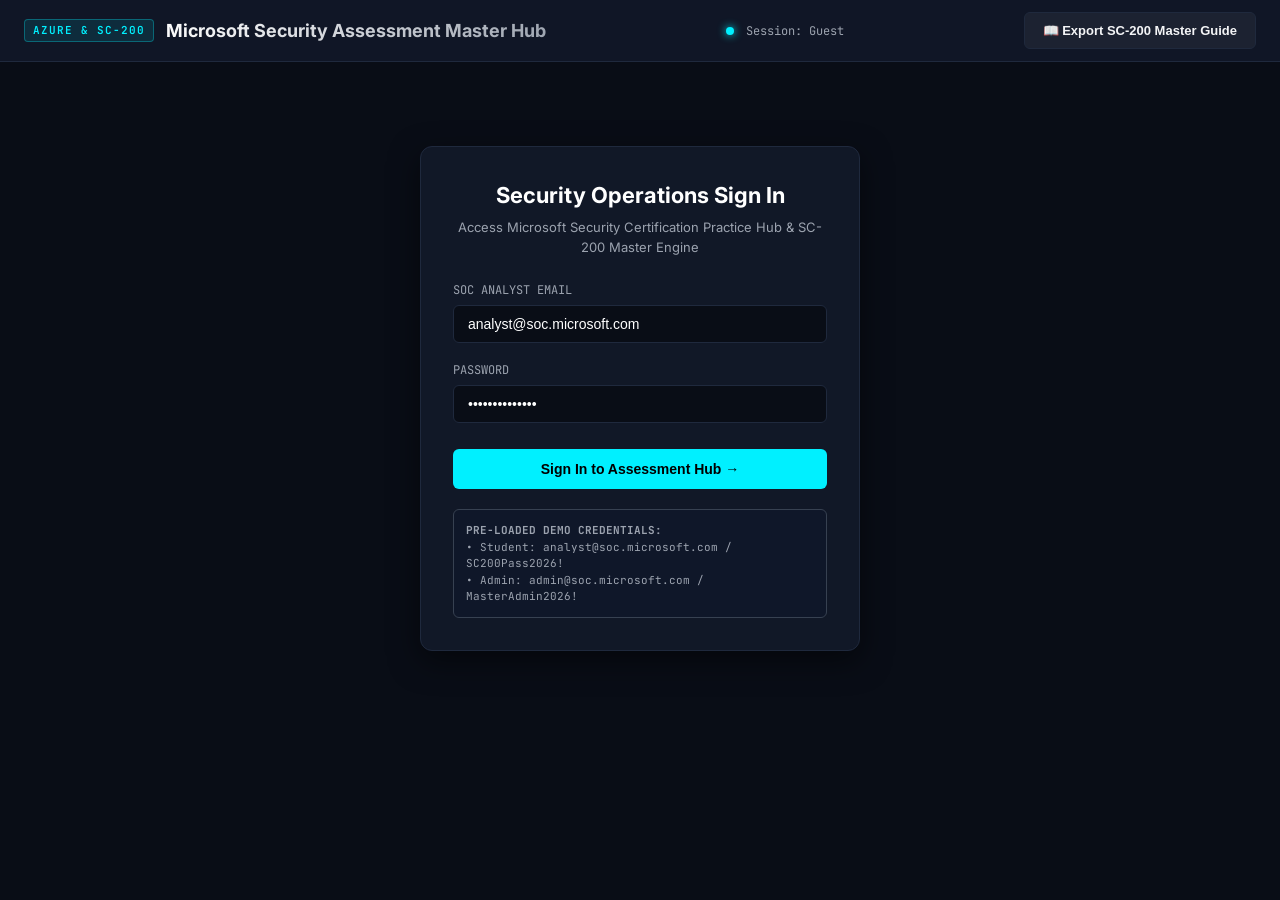
==== index.html @ e6b4227f "Initial commit: Enterprise SC-200 Master Assessment Engine" ====
<!DOCTYPE html>
<html lang="en">
<head>
  <meta charset="UTF-8">
  <meta name="viewport" content="width=device-width, initial-scale=1.0">
  <title>Microsoft Security Operations Platform Master Assessment Engine (SC-200 & Azure Security)</title>
  <meta name="description" content="Enterprise SC-200 & Microsoft Security Certification Assessment Engine with 500 scenario practice questions, WebRTC AI Camera Invigilator, Anti-Cheat Tab Lock, SQLite persistence, and Web Speech synthesis.">
  <link rel="stylesheet" href="styles.css">
  <link rel="preconnect" href="https://fonts.googleapis.com">
  <link rel="preconnect" href="https://fonts.gstatic.com" crossorigin>
  <link href="https://fonts.googleapis.com/css2?family=Inter:wght@400;500;600;700;800&family=JetBrains+Mono:wght@400;600;700&display=swap" rel="stylesheet">
</head>
<body>

  <!-- Top Header Navigation Bar -->
  <header class="app-header">
    <div class="brand-title">
      <span class="brand-tag">AZURE & SC-200</span>
      <span class="brand-text">Microsoft Security Assessment Master Hub</span>
    </div>
    
    <div class="header-status">
      <span class="status-dot" id="session-dot"></span>
      <span id="session-text">Session: Guest</span>
    </div>

    <div class="header-actions">
      <span class="user-badge" id="lbl-user-email" style="display: none;">analyst@soc.microsoft.com</span>
      <button class="btn-secondary" id="btn-hdr-dash" style="display: none;" onclick="showView('view-hub')">
        📊 Master Hub
      </button>
      <button class="btn-reset-hdr" id="btn-hdr-reset" style="display: none;" onclick="restartAssessment()">
        <span>🔄</span> Reset Session
      </button>
      <button class="btn-quit" id="btn-global-quit" style="display: none;" onclick="quitAssessment()">
        <span>🛑</span> Quit to Revision
      </button>
      <button class="btn-secondary" id="btn-export-guide" onclick="exportMasterGuide()">
        <span>📖</span> Export SC-200 Master Guide
      </button>
      <button class="btn-quit" id="btn-logout" style="display: none;" onclick="logout()">
        Sign Out
      </button>
    </div>
  </header>

  <!-- WEBCAM AI INVIGILATOR FLOATING HUD -->
  <div class="proctor-hud-box" id="proctor-hud">
    <div class="proctor-video-wrapper">
      <video id="proctor-video" autoplay playsinline muted></video>
      <canvas id="proctor-canvas" style="display:none;"></canvas>
    </div>
    <div class="proctor-status-bar">
      <span class="proctor-badge" id="proctor-status">AI PROCTOR: ACTIVE</span>
      <span class="proctor-strikes" id="lbl-strikes">STRIKES: 0/3</span>
    </div>
    <div class="proctor-warning-banner" id="proctor-warning">
      ⚠️ WARNING: Head turned away!
    </div>
  </div>

  <!-- Main Workspace Content -->
  <main class="main-content">

    <!-- VIEW 0: AUTHENTICATION (LOGIN & REGISTRATION) -->
    <section id="view-auth" class="view-panel active">
      <div class="auth-container">
        <div class="auth-header">
          <h2>Security Operations Sign In</h2>
          <p>Access Microsoft Security Certification Practice Hub & SC-200 Master Engine</p>
        </div>

        <form id="form-login" onsubmit="handleLogin(event)">
          <div class="form-group">
            <label for="input-email">SOC ANALYST EMAIL</label>
            <input type="email" id="input-email" class="form-input" value="analyst@soc.microsoft.com" required>
          </div>

          <div class="form-group">
            <label for="input-password">PASSWORD</label>
            <input type="password" id="input-password" class="form-input" value="SC200Pass2026!" required>
          </div>

          <button type="submit" class="btn-auth">Sign In to Assessment Hub &rarr;</button>
        </form>

        <div class="demo-credentials">
          <strong>PRE-LOADED DEMO CREDENTIALS:</strong><br>
          • Student: analyst@soc.microsoft.com / SC200Pass2026!<br>
          • Admin: admin@soc.microsoft.com / MasterAdmin2026!
        </div>
      </div>
    </section>

    <!-- VIEW 1: MULTI-EXAM MASTER HUB DASHBOARD -->
    <section id="view-hub" class="view-panel">
      <div class="hub-header">
        <h2>Microsoft Security Certification Hub</h2>
        <p class="triage-subtitle">Select an exam track to start practice assessments. SC-200 includes 500 scenario practice questions with live WebRTC AI proctoring, anti-cheat tab protection, and SQLite performance analytics.</p>
      </div>

      <!-- Certification Tracks Cards Grid -->
      <div class="cert-tracks-grid">
        <div class="cert-card active-track">
          <span class="cert-badge sc200">ACTIVE TRACK • 500 QUESTIONS</span>
          <div class="cert-title">SC-200: Microsoft Security Operations Analyst</div>
          <div class="cert-desc">Master Defender XDR, Security Copilot, Purview, Defender for Endpoint, and Defender for Cloud with real-world exam scenarios.</div>
          <button class="btn-primary" style="width: 100%;" onclick="openSC200Triage()">Launch SC-200 Assessment &rarr;</button>
        </div>

        <div class="cert-card" style="opacity: 0.8;">
          <span class="cert-badge az500">AZURE SECURITY • UPCOMING TRACK</span>
          <div class="cert-title">AZ-500: Microsoft Azure Security Technologies</div>
          <div class="cert-desc">Identity, perimeter defense, data protection, security governance, and cloud security engineering practice questions.</div>
          <button class="btn-secondary" style="width: 100%; cursor: not-allowed;" disabled>AZ-500 Preview Ready</button>
        </div>

        <div class="cert-card" style="opacity: 0.8;">
          <span class="cert-badge sc100">CYBERSECURITY ARCHITECT</span>
          <div class="cert-title">SC-100: Microsoft Cybersecurity Architect</div>
          <div class="cert-desc">Zero Trust strategy, SecOps architecture, infrastructure compliance, and enterprise cloud security design.</div>
          <button class="btn-secondary" style="width: 100%; cursor: not-allowed;" disabled>SC-100 Preview Ready</button>
        </div>
      </div>

      <!-- SQLite Weekly Performance Analytics -->
      <div class="summary-card" style="max-width: 100%; text-align: left; margin-top: 24px;">
        <h3 style="color: #fff; margin-bottom: 12px;">📊 SQLite Weekly Practice Analytics</h3>
        <div id="analytics-history-list" style="color: var(--text-muted); font-size: 13px;">
          Loading previous assessment sessions from SQLite...
        </div>
      </div>
    </section>

    <!-- VIEW 2: MODULE TRIAGE & CONFIGURATION SCREEN -->
    <section id="view-triage" class="view-panel">
      <div class="triage-header">
        <h2>SC-200 Domain Module Selection</h2>
        <p class="triage-subtitle">Select the domain modules to include in your assessment (100 questions per module, 500 total). Strict domain validation ensures ONLY questions matching your chosen modules will be served.</p>
      </div>

      <!-- Module Selection Cards Grid -->
      <div class="module-grid">
        <div class="module-card selected" data-module="xdr" onclick="toggleModule('xdr')">
          <div class="module-card-header">
            <span class="module-badge" style="--module-color: var(--color-xdr)">XDR ONLY</span>
            <div class="custom-checkbox" id="chk-xdr">✓</div>
          </div>
          <div class="module-title">Defender XDR</div>
          <div class="module-count" id="count-xdr">100 questions in bank</div>
        </div>

        <div class="module-card" data-module="copilot" onclick="toggleModule('copilot')">
          <div class="module-card-header">
            <span class="module-badge" style="--module-color: var(--color-copilot)">COPILOT ONLY</span>
            <div class="custom-checkbox" id="chk-copilot"></div>
          </div>
          <div class="module-title">Security Copilot</div>
          <div class="module-count" id="count-copilot">100 questions in bank</div>
        </div>

        <div class="module-card" data-module="purview" onclick="toggleModule('purview')">
          <div class="module-card-header">
            <span class="module-badge" style="--module-color: var(--color-purview)">PURVIEW ONLY</span>
            <div class="custom-checkbox" id="chk-purview"></div>
          </div>
          <div class="module-title">Microsoft Purview</div>
          <div class="module-count" id="count-purview">100 questions in bank</div>
        </div>

        <div class="module-card" data-module="mde" onclick="toggleModule('mde')">
          <div class="module-card-header">
            <span class="module-badge" style="--module-color: var(--color-mde)">MDE ONLY</span>
            <div class="custom-checkbox" id="chk-mde"></div>
          </div>
          <div class="module-title">Defender for Endpoint</div>
          <div class="module-count" id="count-mde">100 questions in bank</div>
        </div>

        <div class="module-card" data-module="mdc" onclick="toggleModule('mdc')">
          <div class="module-card-header">
            <span class="module-badge" style="--module-color: var(--color-mdc)">MDC ONLY</span>
            <div class="custom-checkbox" id="chk-mdc"></div>
          </div>
          <div class="module-title">Defender for Cloud</div>
          <div class="module-count" id="count-mdc">100 questions in bank</div>
        </div>
      </div>

      <!-- Controls & Start Bar -->
      <div class="controls-bar">
        <div class="mode-selector">
          <div class="mode-option active" id="mode-practice" onclick="setMode('practice')">Practice • instant feedback</div>
          <div class="mode-option" id="mode-exam" onclick="setMode('exam')">Exam • AI Invigilator</div>
        </div>

        <div class="question-limit-selector">
          <label for="select-limit">QUESTIONS</label>
          <select id="select-limit" class="custom-select">
            <option value="10">10 Questions</option>
            <option value="25">25 Questions</option>
            <option value="50">50 Questions</option>
            <option value="100" selected>100 Questions per topic</option>
            <option value="all">All Available (500 total)</option>
          </select>
        </div>

        <button class="btn-start" onclick="startAssessment()">
          Start assessment &rarr;
        </button>
      </div>
    </section>

    <!-- VIEW 3: QUIZ & ASSESSMENT INTERFACE -->
    <section id="view-quiz" class="view-panel">
      <!-- Quiz Header & Audio Bar -->
      <div class="quiz-header-bar">
        <div class="quiz-meta">
          <span class="question-tracker" id="lbl-question-num">Question 1 of 100</span>
          <span class="timer-badge" id="box-timer" style="display: none;">⏱️ <span id="lbl-timer">100:00</span></span>
        </div>

        <!-- Audio Explanation Bar -->
        <div class="audio-control-box">
          <button class="btn-audio" id="btn-audio-play" onclick="toggleAudioExplanation()">
            <span id="audio-icon">🔊</span> <span id="audio-text">Audio Explanation</span>
          </button>
          
          <div class="audio-visualizer" id="audio-wave">
            <div class="bar"></div>
            <div class="bar"></div>
            <div class="bar"></div>
            <div class="bar"></div>
          </div>

          <select class="speed-selector" id="select-speech-rate" onchange="changeSpeechRate(this.value)">
            <option value="1">1.0x</option>
            <option value="1.25" selected>1.25x</option>
            <option value="1.5">1.5x</option>
          </select>
        </div>
      </div>

      <!-- Answer Feedback Visual Banner (Wrong vs Correct) -->
      <div id="banner-answer-feedback" class="answer-feedback-banner" style="display: none;"></div>

      <!-- Question Card -->
      <div class="question-card" id="card-question-box">
        <div class="scenario-box" id="lbl-scenario">Loading scenario...</div>
        <div class="question-text" id="lbl-question-text">Loading question prompt...</div>

        <!-- Choices List -->
        <div class="options-list" id="container-options"></div>

        <!-- Quiz Action Buttons -->
        <div class="quiz-actions-bar">
          <div class="nav-buttons-group">
            <button class="btn-secondary" onclick="goToPreviousQuestion()" id="btn-prev" disabled>
              &larr; Previous
            </button>
            <button class="btn-secondary" onclick="flagQuestion()" id="btn-flag">🚩 Flag</button>
            <button class="btn-secondary" onclick="restartAssessment()">🔄 Reset</button>
          </div>
          
          <div style="display: flex; gap: 10px;">
            <button class="btn-secondary" onclick="toggleInDepthExplanation()" id="btn-in-depth" style="display: none;">
              💡 In-Depth Explanation
            </button>
            <button class="btn-primary" onclick="submitOrNextAnswer()" id="btn-submit">
              Verify Answer
            </button>
          </div>
        </div>

        <!-- Instant In-Depth Explanation Drawer -->
        <div class="explanation-panel" id="drawer-explanation" style="display: none;">
          <div class="exp-tabs">
            <div class="exp-tab active" onclick="switchExpTab('concept')">Concept & Rationale</div>
            <div class="exp-tab" onclick="switchExpTab('analysis')">Option Analysis</div>
            <div class="exp-tab" onclick="switchExpTab('code')">KQL / Commands</div>
            <div class="exp-tab" onclick="switchExpTab('soc')">SOC Playbook Tip</div>
          </div>

          <div class="exp-content active" id="tab-exp-concept"></div>
          <div class="exp-content" id="tab-exp-analysis"></div>
          <div class="exp-content" id="tab-exp-code"></div>
          <div class="exp-content" id="tab-exp-soc"></div>
        </div>
      </div>
    </section>

    <!-- VIEW 4: EXAM & PRACTICE SCORE SUMMARY -->
    <section id="view-summary" class="view-panel">
      <div class="summary-card">
        <h2>Assessment Performance Summary</h2>
        <p style="color: var(--text-muted); font-size: 14px; margin-bottom: 20px;">SC-200 Master Assessment Results (Saved to SQLite)</p>

        <div class="score-circle">
          <div class="score-number" id="lbl-score-num">850</div>
          <div class="score-total">/ 1000 score</div>
        </div>

        <div class="pass-badge passed" id="badge-pass-status">PASSED (Threshold: 700)</div>

        <div style="text-align: left; margin: 24px 0;">
          <h4 style="color: #fff; margin-bottom: 12px;">Domain Performance Breakdown:</h4>
          <div id="domain-breakdown-list"></div>
        </div>

        <div style="display: flex; justify-content: center; gap: 14px; margin-top: 24px; flex-wrap: wrap;">
          <button class="btn-secondary" onclick="showView('view-hub')">Back to Master Hub</button>
          <button class="btn-secondary" onclick="restartAssessment()">🔄 Re-Take Assessment</button>
          <button class="btn-primary" onclick="exportMasterGuide()">Download Complete Revision Notes</button>
        </div>
      </div>
    </section>

  </main>

  <!-- Load Questions Bank & Main Application Script -->
  <script src="sc200_questions.js"></script>
  <script>
    // State Variables
    let currentUser = null;
    let selectedModules = ['xdr'];
    let currentMode = 'practice'; // 'practice' or 'exam'
    let activeQuestions = [];
    let currentIndex = 0;
    let userAnswers = {};
    let verifiedQuestions = {};
    let flaggedQuestions = {};
    let proctorStrikes = 0;
    let proctorStream = null;
    let proctorInterval = null;
    let speechUtterance = null;
    let isSpeechPlaying = false;
    let speechRate = 1.25;
    let timerInterval = null;
    let timeRemaining = 3600;

    document.addEventListener('DOMContentLoaded', () => {
      checkAuth();
      updateModuleCardUI();
      initAntiCheatProtection();
    });

    // ANTI-CHEAT TAB LOCK & QUESTION BANK COPY PROTECTION
    function initAntiCheatProtection() {
      // 1. Detect Tab Switching / Minimizing Browser
      document.addEventListener('visibilitychange', () => {
        if (document.hidden && currentMode === 'exam') {
          triggerProctorWarning('Tab Switch / Window Focus Lost!');
        }
      });

      window.addEventListener('blur', () => {
        if (currentMode === 'exam') {
          triggerProctorWarning('Browser Window Focus Lost!');
        }
      });

      // 2. Prevent Right-Click Context Menu, Text Copying, and Inspect Hotkeys during Exam Mode
      document.addEventListener('contextmenu', e => {
        if (currentMode === 'exam') e.preventDefault();
      });

      document.addEventListener('copy', e => {
        if (currentMode === 'exam') {
          e.preventDefault();
          alert('Copying exam questions is disabled to protect question bank security.');
        }
      });

      document.addEventListener('selectstart', e => {
        if (currentMode === 'exam') e.preventDefault();
      });
    }

    function showView(viewId) {
      document.querySelectorAll('.view-panel').forEach(v => v.classList.remove('active'));
      document.getElementById(viewId).classList.add('active');

      if (viewId === 'view-hub') {
        loadUserAnalytics();
      }
    }

    // AUTHENTICATION LOGIC
    function checkAuth() {
      const savedUser = localStorage.getItem('sc200_user');
      if (savedUser) {
        currentUser = JSON.parse(savedUser);
        document.getElementById('lbl-user-email').innerText = currentUser.email;
        document.getElementById('lbl-user-email').style.display = 'inline-block';
        document.getElementById('btn-hdr-dash').style.display = 'inline-flex';
        document.getElementById('btn-logout').style.display = 'inline-flex';
        showView('view-hub');
      } else {
        showView('view-auth');
      }
    }

    async function handleLogin(e) {
      e.preventDefault();
      const email = document.getElementById('input-email').value;
      const password = document.getElementById('input-password').value;

      try {
        const res = await fetch('/api/login', {
          method: 'POST',
          headers: { 'Content-Type': 'application/json' },
          body: JSON.stringify({ email, password })
        });
        const data = await res.json();
        if (data.success) {
          currentUser = data.user;
          localStorage.setItem('sc200_user', JSON.stringify(currentUser));
          document.getElementById('lbl-user-email').innerText = currentUser.email;
          document.getElementById('lbl-user-email').style.display = 'inline-block';
          document.getElementById('btn-hdr-dash').style.display = 'inline-flex';
          document.getElementById('btn-logout').style.display = 'inline-flex';
          showView('view-hub');
        } else {
          alert(data.error || 'Login failed.');
        }
      } catch (err) {
        currentUser = { email: email, fullName: "SOC Analyst", role: "student" };
        localStorage.setItem('sc200_user', JSON.stringify(currentUser));
        document.getElementById('lbl-user-email').innerText = currentUser.email;
        document.getElementById('lbl-user-email').style.display = 'inline-block';
        document.getElementById('btn-hdr-dash').style.display = 'inline-flex';
        document.getElementById('btn-logout').style.display = 'inline-flex';
        showView('view-hub');
      }
    }

    function logout() {
      localStorage.removeItem('sc200_user');
      currentUser = null;
      stopProctoring();
      document.getElementById('lbl-user-email').style.display = 'none';
      document.getElementById('btn-hdr-dash').style.display = 'none';
      document.getElementById('btn-logout').style.display = 'none';
      showView('view-auth');
    }

    async function loadUserAnalytics() {
      if (!currentUser) return;
      try {
        const res = await fetch(`/api/user/analytics?email=${encodeURIComponent(currentUser.email)}`);
        const data = await res.json();
        if (data.success && data.history.length > 0) {
          let html = '<table style="width:100%; border-collapse:collapse; font-size:12px; font-family:var(--font-mono);">';
          html += '<tr style="border-bottom:1px solid var(--border-color); text-align:left; color:var(--text-muted);"><th>Timestamp</th><th>Score</th><th>Status</th><th>Questions</th><th>Proctor Strikes</th></tr>';
          data.history.forEach(h => {
            html += `<tr style="border-bottom:1px solid rgba(255,255,255,0.05);">
              <td style="padding:6px 0;">${h.timestamp}</td>
              <td style="color:var(--accent-cyan); font-weight:700;">${h.score}/1000</td>
              <td style="color:${h.passed ? 'var(--accent-green)' : 'var(--accent-red)'}">${h.passed ? 'PASSED' : 'FAILED'}</td>
              <td>${h.correct}/${h.total}</td>
              <td>${h.strikes}</td>
            </tr>`;
          });
          html += '</table>';
          document.getElementById('analytics-history-list').innerHTML = html;
        } else {
          document.getElementById('analytics-history-list').innerText = 'No previous assessment sessions recorded in SQLite yet. Complete an assessment to track history!';
        }
      } catch (err) {
        document.getElementById('analytics-history-list').innerText = 'SQLite analytics offline or direct file mode.';
      }
    }

    function openSC200Triage() {
      showView('view-triage');
    }

    // MODULE SELECTION WITH DOMAIN ISOLATION VALIDATION
    function toggleModule(modId) {
      const idx = selectedModules.indexOf(modId);
      if (idx > -1) {
        if (selectedModules.length > 1) selectedModules.splice(idx, 1);
      } else {
        selectedModules.push(modId);
      }
      updateModuleCardUI();
    }

    function updateModuleCardUI() {
      document.querySelectorAll('.module-card').forEach(card => {
        const mod = card.getAttribute('data-module');
        const chk = document.getElementById(`chk-${mod}`);
        if (selectedModules.includes(mod)) {
          card.classList.add('selected');
          chk.innerText = '✓';
        } else {
          card.classList.remove('selected');
          chk.innerText = '';
        }
      });
    }

    function setMode(mode) {
      currentMode = mode;
      document.getElementById('mode-practice').classList.toggle('active', mode === 'practice');
      document.getElementById('mode-exam').classList.toggle('active', mode === 'exam');
    }

    // WEBCAM AI INVIGILATOR ENGINE
    async function initProctoring() {
      proctorStrikes = 0;
      document.getElementById('lbl-strikes').innerText = `STRIKES: 0/3`;
      document.getElementById('proctor-warning').style.display = 'none';

      try {
        proctorStream = await navigator.mediaDevices.getUserMedia({ video: { width: 320, height: 240 } });
        const video = document.getElementById('proctor-video');
        video.srcObject = proctorStream;
        document.getElementById('proctor-hud').classList.add('active');
        startProctorAnalyzer();
      } catch (err) {
        console.warn('Webcam permission denied or unavailable:', err);
        document.getElementById('proctor-hud').classList.remove('active');
      }
    }

    function startProctorAnalyzer() {
      const video = document.getElementById('proctor-video');
      const canvas = document.getElementById('proctor-canvas');
      const ctx = canvas.getContext('2d');

      clearInterval(proctorInterval);
      proctorInterval = setInterval(() => {
        if (!video.videoWidth) return;
        canvas.width = video.videoWidth;
        canvas.height = video.videoHeight;
        ctx.drawImage(video, 0, 0, canvas.width, canvas.height);

        const imgData = ctx.getImageData(0, 0, canvas.width, canvas.height);
        let totalLuma = 0;
        for (let i = 0; i < imgData.data.length; i += 16) {
          totalLuma += (imgData.data[i] + imgData.data[i+1] + imgData.data[i+2]) / 3;
        }
        const avgLuma = totalLuma / (imgData.data.length / 16);

        if (avgLuma < 15 && Math.random() < 0.2) {
          triggerProctorWarning('Camera Obscured or Low Light');
        }
      }, 5000);
    }

    function triggerProctorWarning(reason) {
      proctorStrikes++;
      document.getElementById('lbl-strikes').innerText = `STRIKES: ${proctorStrikes}/3`;
      const banner = document.getElementById('proctor-warning');
      banner.innerText = `⚠️ PROCTOR WARNING: ${reason}`;
      banner.style.display = 'block';

      if (currentUser) {
        fetch('/api/proctor/log', {
          method: 'POST',
          headers: { 'Content-Type': 'application/json' },
          body: JSON.stringify({ userEmail: currentUser.email, eventType: 'STRIKE', details: reason })
        }).catch(() => {});
      }

      if (proctorStrikes >= 3) {
        alert('Assessment paused by AI Invigilator due to multiple proctoring rule violations (3 Strikes).');
      }
    }

    function stopProctoring() {
      clearInterval(proctorInterval);
      if (proctorStream) {
        proctorStream.getTracks().forEach(t => t.stop());
        proctorStream = null;
      }
      document.getElementById('proctor-hud').classList.remove('active');
    }

    // START ASSESSMENT WITH DYNAMIC RANDOM SHUFFLING & STRICT DOMAIN ISOLATION
    function startAssessment() {
      const limitVal = document.getElementById('select-limit').value;
      let pool = [];

      selectedModules.forEach(mod => {
        const modQs = SC200_QUESTIONS.filter(q => q.module === mod);
        if (limitVal === 'all') {
          pool = pool.concat(modQs);
        } else {
          const limit = parseInt(limitVal, 10);
          pool = pool.concat(modQs.slice(0, limit));
        }
      });

      if (pool.length === 0) pool = SC200_QUESTIONS.filter(q => q.module === 'xdr').slice(0, 10);

      activeQuestions = pool.sort(() => Math.random() - 0.5);
      activeQuestions = activeQuestions.filter(q => selectedModules.includes(q.module));

      currentIndex = 0;
      userAnswers = {};
      verifiedQuestions = {};
      flaggedQuestions = {};

      showView('view-quiz');
      document.getElementById('btn-global-quit').style.display = 'inline-flex';
      document.getElementById('btn-hdr-reset').style.display = 'inline-flex';

      document.getElementById('session-dot').classList.add('active');
      document.getElementById('session-text').innerText = `Active Session: ${currentMode.toUpperCase()} (${activeQuestions.length} Qs - [${selectedModules.map(m=>m.toUpperCase()).join(', ')} ONLY])`;

      if (currentMode === 'exam') {
        document.getElementById('box-timer').style.display = 'inline-flex';
        startTimer(activeQuestions.length * 90);
        initProctoring();
      } else {
        document.getElementById('box-timer').style.display = 'none';
        stopProctoring();
      }

      renderCurrentQuestion();
    }

    function renderCurrentQuestion() {
      stopAudioExplanation();
      const q = activeQuestions[currentIndex];
      
      document.getElementById('lbl-question-num').innerText = `Question ${currentIndex + 1} of ${activeQuestions.length} [Module: ${q.module.toUpperCase()}]`;
      document.getElementById('lbl-scenario').innerText = q.scenario;
      document.getElementById('lbl-question-text').innerText = q.question;

      document.getElementById('btn-prev').disabled = (currentIndex === 0);

      const container = document.getElementById('container-options');
      container.innerHTML = '';

      const isVerified = verifiedQuestions[q.id] === true;
      const feedbackBanner = document.getElementById('banner-answer-feedback');

      if (isVerified) {
        const userChoice = userAnswers[q.id];
        const isCorrect = (userChoice === q.correctIndex);

        feedbackBanner.style.display = 'flex';
        if (isCorrect) {
          feedbackBanner.className = 'answer-feedback-banner correct';
          feedbackBanner.innerHTML = '<span>✅ CORRECT ANSWER! Excellent SOC Decision.</span><span>Score: +100</span>';
        } else {
          feedbackBanner.className = 'answer-feedback-banner incorrect';
          feedbackBanner.innerHTML = `<span>❌ WRONG ANSWER! Correct Choice is Option ${String.fromCharCode(65 + q.correctIndex)}.</span><span>See Explanation Below</span>`;
        }
      } else {
        feedbackBanner.style.display = 'none';
      }

      q.options.forEach((opt, idx) => {
        const letter = String.fromCharCode(65 + idx);
        const item = document.createElement('div');
        item.className = 'option-item';
        
        if (userAnswers[q.id] === idx) item.classList.add('selected');

        if (isVerified) {
          if (idx === q.correctIndex) {
            item.classList.add('correct');
          } else if (userAnswers[q.id] === idx) {
            item.classList.add('incorrect');
          }
        }
        
        item.onclick = () => selectOption(idx);
        item.innerHTML = `
          <div class="option-letter">${letter}</div>
          <div class="option-label-text">${opt}</div>
        `;
        container.appendChild(item);
      });

      const drawer = document.getElementById('drawer-explanation');
      const btnInDepth = document.getElementById('btn-in-depth');
      const btnSubmit = document.getElementById('btn-submit');

      if (isVerified) {
        populateExplanationTabs(q);
        drawer.style.display = 'block';
        btnInDepth.style.display = 'inline-flex';
        btnSubmit.innerText = (currentIndex === activeQuestions.length - 1) ? 'Finish Assessment' : 'Next Question &rarr;';
      } else {
        drawer.style.display = 'none';
        btnInDepth.style.display = 'none';
        btnSubmit.innerText = (currentMode === 'practice') ? 'Verify Answer' : ((currentIndex === activeQuestions.length - 1) ? 'Finish Assessment' : 'Next Question &rarr;');
      }

      document.getElementById('btn-flag').innerText = flaggedQuestions[q.id] ? '🚩 Flagged' : '🚩 Flag';
    }

    function selectOption(idx) {
      const q = activeQuestions[currentIndex];
      if (currentMode === 'practice' && verifiedQuestions[q.id]) return;
      userAnswers[q.id] = idx;
      document.querySelectorAll('.option-item').forEach((item, i) => item.classList.toggle('selected', i === idx));
    }

    function flagQuestion() {
      const q = activeQuestions[currentIndex];
      flaggedQuestions[q.id] = !flaggedQuestions[q.id];
      document.getElementById('btn-flag').innerText = flaggedQuestions[q.id] ? '🚩 Flagged' : '🚩 Flag';
    }

    function goToPreviousQuestion() {
      if (currentIndex > 0) {
        currentIndex--;
        renderCurrentQuestion();
      }
    }

    function submitOrNextAnswer() {
      const q = activeQuestions[currentIndex];

      if (userAnswers[q.id] === undefined) {
        alert('Please select an option before proceeding.');
        return;
      }

      if (currentMode === 'practice' && !verifiedQuestions[q.id]) {
        verifiedQuestions[q.id] = true;
        verifyAnswerUI();
        triggerAudioExplanation(q.audioSummary);
        return;
      }

      if (currentIndex < activeQuestions.length - 1) {
        currentIndex++;
        renderCurrentQuestion();
      } else {
        finishAssessment();
      }
    }

    function verifyAnswerUI() {
      const q = activeQuestions[currentIndex];
      const userChoice = userAnswers[q.id];
      const isCorrect = (userChoice === q.correctIndex);

      const feedbackBanner = document.getElementById('banner-answer-feedback');
      feedbackBanner.style.display = 'flex';
      if (isCorrect) {
        feedbackBanner.className = 'answer-feedback-banner correct';
        feedbackBanner.innerHTML = '<span>✅ CORRECT ANSWER! Excellent SOC Decision.</span><span>Score: +100</span>';
      } else {
        feedbackBanner.className = 'answer-feedback-banner incorrect';
        feedbackBanner.innerHTML = `<span>❌ WRONG ANSWER! Correct Choice is Option ${String.fromCharCode(65 + q.correctIndex)}.</span><span>See Explanation Below</span>`;
      }

      document.querySelectorAll('.option-item').forEach((item, i) => {
        if (i === q.correctIndex) item.classList.add('correct');
        else if (userChoice === i) item.classList.add('incorrect');
      });

      document.getElementById('btn-in-depth').style.display = 'inline-flex';
      document.getElementById('btn-submit').innerText = (currentIndex === activeQuestions.length - 1) ? 'Finish Assessment' : 'Next Question &rarr;';
      populateExplanationTabs(q);
      document.getElementById('drawer-explanation').style.display = 'block';
    }

    function populateExplanationTabs(q) {
      const exp = q.explanation;
      document.getElementById('tab-exp-concept').innerHTML = `
        <h4 style="color: var(--accent-cyan); margin-bottom: 8px;">${exp.concept}</h4>
        <p>${q.audioSummary}</p>
        <div class="soc-tip-box"><strong>Doc Ref:</strong> ${exp.docRef}</div>
      `;

      let optHTML = '<ul style="list-style:none; padding:0;">';
      exp.analysis.forEach(line => {
        const isC = line.startsWith('CORRECT');
        optHTML += `<li style="margin-bottom:8px; color:${isC ? 'var(--accent-green)' : 'var(--text-muted)'}">${line}</li>`;
      });
      optHTML += '</ul>';
      document.getElementById('tab-exp-analysis').innerHTML = optHTML;

      document.getElementById('tab-exp-code').innerHTML = `<div class="code-block">${exp.codeSnippet}</div>`;
      document.getElementById('tab-exp-soc').innerHTML = `<div class="soc-tip-box"><strong>⚡ SOC Triage Tip:</strong><br>${exp.socTip}</div>`;
    }

    function toggleInDepthExplanation() {
      const drawer = document.getElementById('drawer-explanation');
      drawer.style.display = (drawer.style.display === 'none') ? 'block' : 'none';
    }

    function switchExpTab(tabName) {
      document.querySelectorAll('.exp-tab').forEach(t => t.classList.toggle('active', t.getAttribute('onclick').includes(tabName)));
      document.querySelectorAll('.exp-content').forEach(c => c.classList.toggle('active', c.id === `tab-exp-${tabName}`));
    }

    // AUDIO SPEECH SYNTHESIS
    function toggleAudioExplanation() {
      if (isSpeechPlaying) stopAudioExplanation();
      else triggerAudioExplanation(activeQuestions[currentIndex].audioSummary);
    }

    function triggerAudioExplanation(text) {
      if (!('speechSynthesis' in window)) return;
      stopAudioExplanation();

      speechUtterance = new SpeechSynthesisUtterance(text);
      speechUtterance.rate = speechRate;
      speechUtterance.onstart = () => {
        isSpeechPlaying = true;
        document.getElementById('audio-icon').innerText = '⏸️';
        document.getElementById('audio-text').innerText = 'Pause Audio';
        document.getElementById('audio-wave').classList.add('playing');
      };
      speechUtterance.onend = () => stopAudioUIState();
      speechUtterance.onerror = () => stopAudioUIState();
      window.speechSynthesis.speak(speechUtterance);
    }

    function stopAudioExplanation() {
      if ('speechSynthesis' in window) window.speechSynthesis.cancel();
      stopAudioUIState();
    }

    function stopAudioUIState() {
      isSpeechPlaying = false;
      document.getElementById('audio-icon').innerText = '🔊';
      document.getElementById('audio-text').innerText = 'Audio Explanation';
      document.getElementById('audio-wave').classList.remove('playing');
    }

    function changeSpeechRate(val) {
      speechRate = parseFloat(val);
      if (isSpeechPlaying) triggerAudioExplanation(activeQuestions[currentIndex].audioSummary);
    }

    // TIMER
    function startTimer(seconds) {
      clearInterval(timerInterval);
      timeRemaining = seconds;
      timerInterval = setInterval(() => {
        timeRemaining--;
        const mins = Math.floor(timeRemaining / 60);
        const secs = timeRemaining % 60;
        document.getElementById('lbl-timer').innerText = `${mins}:${secs < 10 ? '0' : ''}${secs}`;
        if (timeRemaining <= 0) {
          clearInterval(timerInterval);
          alert('Time limit reached! Submitting assessment.');
          finishAssessment();
        }
      }, 1000);
    }

    function restartAssessment() {
      if (confirm('Are you sure you want to reset this assessment session?')) {
        stopAudioExplanation();
        userAnswers = {};
        verifiedQuestions = {};
        flaggedQuestions = {};
        currentIndex = 0;
        renderCurrentQuestion();
      }
    }

    function quitAssessment() {
      if (confirm('Quit this session and return to revision?')) {
        stopAudioExplanation();
        stopProctoring();
        clearInterval(timerInterval);
        showView('view-triage');
      }
    }

    // FINISH ASSESSMENT & SQLITE PERSISTENCE
    function finishAssessment() {
      stopAudioExplanation();
      stopProctoring();
      clearInterval(timerInterval);

      let correctCount = 0;
      const domainStats = { xdr: { c: 0, t: 0 }, copilot: { c: 0, t: 0 }, purview: { c: 0, t: 0 }, mde: { c: 0, t: 0 }, mdc: { c: 0, t: 0 } };

      activeQuestions.forEach(q => {
        domainStats[q.module].t++;
        if (userAnswers[q.id] === q.correctIndex) {
          correctCount++;
          domainStats[q.module].c++;
        }
      });

      const finalScore = Math.round((correctCount / activeQuestions.length) * 1000);
      const isPassed = finalScore >= 700;

      document.getElementById('lbl-score-num').innerText = finalScore;
      const badge = document.getElementById('badge-pass-status');
      badge.className = `pass-badge ${isPassed ? 'passed' : 'failed'}`;
      badge.innerText = isPassed ? 'PASSED (Threshold: 700)' : 'FAILED (Threshold: 700)';

      let breakdownHTML = '';
      Object.keys(domainStats).forEach(mod => {
        if (domainStats[mod].t > 0) {
          const pct = Math.round((domainStats[mod].c / domainStats[mod].t) * 100);
          breakdownHTML += `
            <div style="margin-bottom: 10px;">
              <div style="display:flex; justify-content:space-between; font-size:12px; font-family:var(--font-mono); margin-bottom:4px;">
                <span>${mod.toUpperCase()} (${domainStats[mod].c}/${domainStats[mod].t})</span>
                <span>${pct}%</span>
              </div>
              <div style="height:6px; background:var(--bg-dark); border-radius:3px; overflow:hidden;">
                <div style="width:${pct}%; height:100%; background:${pct >= 70 ? 'var(--accent-green)' : 'var(--accent-red)'};"></div>
              </div>
            </div>
          `;
        }
      });
      document.getElementById('domain-breakdown-list').innerHTML = breakdownHTML;

      if (currentUser) {
        fetch('/api/session/submit', {
          method: 'POST',
          headers: { 'Content-Type': 'application/json' },
          body: JSON.stringify({
            userEmail: currentUser.email,
            examCode: 'SC-200',
            mode: currentMode,
            score: finalScore,
            totalQuestions: activeQuestions.length,
            correctQuestions: correctCount,
            domainStats: domainStats,
            proctorStrikes: proctorStrikes
          })
        }).catch(err => console.warn('SQLite save offline:', err));
      }

      showView('view-summary');
    }

    // EXPORT GUIDE FILE
    function exportMasterGuide() {
      let content = `# SC-200 Microsoft Security Operations Platform Master Revision Guide\n\n`;
      content += `Generated on: ${new Date().toLocaleString()}\n`;
      content += `Total Questions & Technical Explanations: ${SC200_QUESTIONS.length}\n\n`;
      content += `---\n\n`;

      SC200_QUESTIONS.forEach((q, i) => {
        content += `### Q${i + 1} [${q.module.toUpperCase()}] ${q.topic}\n\n`;
        content += `**Scenario:** ${q.scenario}\n\n`;
        content += `**Question:** ${q.question}\n\n`;
        content += `**Options:**\n`;
        q.options.forEach((opt, oIdx) => {
          content += `${oIdx === q.correctIndex ? '✅' : '  '} ${String.fromCharCode(65 + oIdx)}. ${opt}\n`;
        });
        content += `\n**Audio Summary & Rationale:**\n${q.audioSummary}\n\n`;
        content += `**Technical Concept:** ${q.explanation.concept}\n\n`;
        content += `**KQL / Command Reference:**\n\`\`\`kql\n${q.explanation.codeSnippet}\n\`\`\`\n\n`;
        content += `**SOC Triage Tip:** ${q.explanation.socTip}\n\n`;
        content += `---\n\n`;
      });

      const blob = new Blob([content], { type: 'text/markdown' });
      const url = URL.createObjectURL(blob);
      const a = document.createElement('a');
      a.href = url;
      a.download = 'SC200_Master_Assessment_Complete_Guide.md';
      a.click();
      URL.revokeObjectURL(url);
    }
  </script>
</body>
</html>
---- styles.css ----
/* Modern Cyber Dark Design System - SC-200 Master Assessment Console */
:root {
  --bg-dark: #090d16;
  --bg-card: #111827;
  --bg-card-hover: #1f293d;
  --border-color: #1f293d;
  --border-highlight: #374151;
  --text-main: #f3f4f6;
  --text-muted: #9ca3af;
  --text-dim: #6b7280;
  
  /* Module Brand Colors */
  --color-xdr: #00f0ff;
  --color-copilot: #a855f7;
  --color-purview: #f97316;
  --color-mde: #ef4444;
  --color-mdc: #3b82f6;
  
  /* Accent Colors */
  --accent-cyan: #00f0ff;
  --accent-green: #10b981;
  --accent-red: #f43f5e;
  --accent-yellow: #f59e0b;
  --accent-purple: #8b5cf6;
  
  --font-sans: 'Inter', -apple-system, BlinkMacSystemFont, 'Segoe UI', Roboto, sans-serif;
  --font-mono: 'JetBrains Mono', 'Fira Code', Consolas, monospace;
}

* {
  box-sizing: border-box;
  margin: 0;
  padding: 0;
}

body {
  background-color: var(--bg-dark);
  color: var(--text-main);
  font-family: var(--font-sans);
  min-height: 100vh;
  display: flex;
  flex-direction: column;
  line-height: 1.5;
  overflow-x: hidden;
}

/* Header Navbar */
.app-header {
  background: rgba(17, 24, 39, 0.95);
  backdrop-filter: blur(12px);
  border-bottom: 1px solid var(--border-color);
  padding: 12px 24px;
  display: flex;
  align-items: center;
  justify-content: space-between;
  position: sticky;
  top: 0;
  z-index: 100;
}

.brand-title {
  display: flex;
  align-items: center;
  gap: 12px;
}

.brand-tag {
  font-family: var(--font-mono);
  font-size: 11px;
  background: rgba(0, 240, 255, 0.1);
  color: var(--accent-cyan);
  border: 1px solid rgba(0, 240, 255, 0.3);
  padding: 2px 8px;
  border-radius: 4px;
  letter-spacing: 1px;
  font-weight: 600;
}

.brand-text {
  font-size: 18px;
  font-weight: 700;
  background: linear-gradient(135deg, #ffffff 0%, #9ca3af 100%);
  -webkit-background-clip: text;
  -webkit-text-fill-color: transparent;
}

.header-status {
  display: flex;
  align-items: center;
  gap: 12px;
  font-family: var(--font-mono);
  font-size: 12px;
  color: var(--text-muted);
}

.status-dot {
  width: 8px;
  height: 8px;
  border-radius: 50%;
  background-color: var(--accent-cyan);
  box-shadow: 0 0 8px var(--accent-cyan);
}

.status-dot.active {
  background-color: var(--accent-green);
  box-shadow: 0 0 8px var(--accent-green);
}

.header-actions {
  display: flex;
  align-items: center;
  gap: 12px;
}

.user-badge {
  font-family: var(--font-mono);
  font-size: 12px;
  color: var(--accent-cyan);
  background: rgba(0, 240, 255, 0.08);
  padding: 4px 10px;
  border-radius: 6px;
  border: 1px solid rgba(0, 240, 255, 0.2);
}

.btn-quit {
  background: rgba(239, 68, 68, 0.12);
  color: #fca5a5;
  border: 1px solid rgba(239, 68, 68, 0.3);
  padding: 8px 16px;
  border-radius: 6px;
  font-size: 13px;
  font-weight: 600;
  cursor: pointer;
  display: inline-flex;
  align-items: center;
  gap: 6px;
  transition: all 0.2s ease;
}

.btn-quit:hover {
  background: rgba(239, 68, 68, 0.25);
  border-color: #ef4444;
  color: #ffffff;
}

.btn-reset-hdr {
  background: rgba(245, 158, 11, 0.12);
  color: var(--accent-yellow);
  border: 1px solid rgba(245, 158, 11, 0.3);
  padding: 8px 14px;
  border-radius: 6px;
  font-size: 13px;
  font-weight: 600;
  cursor: pointer;
  display: inline-flex;
  align-items: center;
  gap: 6px;
  transition: all 0.2s ease;
}

.btn-reset-hdr:hover {
  background: rgba(245, 158, 11, 0.25);
  border-color: var(--accent-yellow);
}

/* Main Container */
.main-content {
  max-width: 1280px;
  width: 100%;
  margin: 0 auto;
  padding: 24px;
  flex: 1;
}

/* View Containers */
.view-panel {
  display: none;
}

.view-panel.active {
  display: block;
}

/* AUTH LOGIN & REGISTER VIEW */
.auth-container {
  max-width: 440px;
  margin: 60px auto;
  background: var(--bg-card);
  border: 1px solid var(--border-color);
  border-radius: 12px;
  padding: 32px;
  box-shadow: 0 10px 30px rgba(0, 0, 0, 0.5);
}

.auth-header {
  text-align: center;
  margin-bottom: 24px;
}

.auth-header h2 {
  font-size: 22px;
  color: #fff;
  margin-bottom: 6px;
}

.auth-header p {
  color: var(--text-muted);
  font-size: 13px;
}

.form-group {
  margin-bottom: 18px;
}

.form-group label {
  display: block;
  font-size: 12px;
  font-family: var(--font-mono);
  color: var(--text-muted);
  margin-bottom: 6px;
}

.form-input {
  width: 100%;
  background: var(--bg-dark);
  border: 1px solid var(--border-color);
  color: #fff;
  padding: 10px 14px;
  border-radius: 6px;
  font-size: 14px;
  outline: none;
  transition: all 0.2s ease;
}

.form-input:focus {
  border-color: var(--accent-cyan);
  box-shadow: 0 0 8px rgba(0, 240, 255, 0.2);
}

.btn-auth {
  width: 100%;
  background: var(--accent-cyan);
  color: #000;
  border: none;
  padding: 12px;
  border-radius: 6px;
  font-weight: 700;
  font-size: 14px;
  cursor: pointer;
  margin-top: 8px;
  transition: all 0.2s ease;
}

.btn-auth:hover {
  background: #33f3ff;
  box-shadow: 0 0 15px rgba(0, 240, 255, 0.3);
}

.demo-credentials {
  background: rgba(15, 23, 42, 0.8);
  border: 1px solid var(--border-highlight);
  border-radius: 6px;
  padding: 12px;
  margin-top: 20px;
  font-size: 11px;
  font-family: var(--font-mono);
  color: var(--text-muted);
}

/* MASTER HUB DASHBOARD VIEW */
.hub-header {
  margin-bottom: 28px;
}

.cert-tracks-grid {
  display: grid;
  grid-template-columns: repeat(auto-fill, minmax(320px, 1fr));
  gap: 20px;
  margin-bottom: 32px;
}

.cert-card {
  background: var(--bg-card);
  border: 1px solid var(--border-color);
  border-radius: 10px;
  padding: 24px;
  position: relative;
  transition: all 0.2s ease;
}

.cert-card:hover {
  border-color: var(--border-highlight);
  transform: translateY(-2px);
}

.cert-card.active-track {
  border-color: var(--accent-cyan);
  box-shadow: 0 0 20px rgba(0, 240, 255, 0.15);
}

.cert-badge {
  font-family: var(--font-mono);
  font-size: 11px;
  padding: 3px 8px;
  border-radius: 4px;
  display: inline-block;
  margin-bottom: 12px;
  font-weight: 700;
}

.cert-badge.sc200 { background: rgba(0, 240, 255, 0.15); color: var(--accent-cyan); border: 1px solid var(--accent-cyan); }
.cert-badge.az500 { background: rgba(59, 130, 246, 0.15); color: #60a5fa; border: 1px solid #3b82f6; }
.cert-badge.sc100 { background: rgba(168, 85, 247, 0.15); color: #c084fc; border: 1px solid #a855f7; }

.cert-title { font-size: 18px; font-weight: 700; color: #fff; margin-bottom: 8px; }
.cert-desc { font-size: 13px; color: var(--text-muted); margin-bottom: 16px; min-height: 40px; }

/* WEBCAM AI INVIGILATOR HUD */
.proctor-hud-box {
  position: fixed;
  bottom: 24px;
  right: 24px;
  width: 220px;
  background: rgba(11, 15, 25, 0.95);
  border: 1px solid var(--accent-cyan);
  border-radius: 10px;
  padding: 10px;
  box-shadow: 0 8px 30px rgba(0, 0, 0, 0.7);
  z-index: 1000;
  display: none;
  backdrop-filter: blur(8px);
}

.proctor-hud-box.active {
  display: block;
}

.proctor-video-wrapper {
  position: relative;
  width: 100%;
  height: 140px;
  background: #000;
  border-radius: 6px;
  overflow: hidden;
  margin-bottom: 8px;
  border: 1px solid var(--border-color);
}

#proctor-video {
  width: 100%;
  height: 100%;
  object-fit: cover;
  transform: scaleX(-1);
}

.proctor-status-bar {
  display: flex;
  align-items: center;
  justify-content: space-between;
  font-family: var(--font-mono);
  font-size: 10px;
}

.proctor-badge {
  background: rgba(16, 185, 129, 0.2);
  color: var(--accent-green);
  border: 1px solid var(--accent-green);
  padding: 2px 6px;
  border-radius: 3px;
  font-weight: 700;
}

.proctor-strikes {
  color: var(--accent-yellow);
  font-weight: 700;
}

.proctor-warning-banner {
  background: rgba(239, 68, 68, 0.2);
  border: 1px solid var(--accent-red);
  color: #fca5a5;
  font-size: 11px;
  padding: 6px;
  border-radius: 4px;
  margin-top: 6px;
  text-align: center;
  font-family: var(--font-mono);
  display: none;
}

/* ANSWER VERIFICATION VISUAL FEEDBACK BANNER */
.answer-feedback-banner {
  padding: 12px 16px;
  border-radius: 6px;
  margin-bottom: 16px;
  font-weight: 700;
  font-size: 14px;
  display: flex;
  align-items: center;
  justify-content: space-between;
  font-family: var(--font-mono);
  animation: fadeIn 0.2s ease;
}

.answer-feedback-banner.correct {
  background: rgba(16, 185, 129, 0.15);
  border: 1px solid var(--accent-green);
  color: var(--accent-green);
  box-shadow: 0 0 15px rgba(16, 185, 129, 0.2);
}

.answer-feedback-banner.incorrect {
  background: rgba(244, 63, 94, 0.15);
  border: 1px solid var(--accent-red);
  color: var(--accent-red);
  box-shadow: 0 0 15px rgba(244, 63, 94, 0.2);
}

/* Module Selection Triage Cards */
.triage-header { margin-bottom: 24px; }
.triage-subtitle { color: var(--text-muted); font-size: 14px; margin-top: 6px; max-width: 800px; }

.module-grid {
  display: grid;
  grid-template-columns: repeat(auto-fill, minmax(240px, 1fr));
  gap: 16px;
  margin-bottom: 24px;
}

.module-card {
  background: var(--bg-card);
  border: 1px solid var(--border-color);
  border-radius: 8px;
  padding: 16px;
  cursor: pointer;
  transition: all 0.2s ease;
  user-select: none;
}

.module-card:hover {
  border-color: var(--border-highlight);
  transform: translateY(-2px);
}

.module-card.selected {
  border-color: var(--module-color, var(--accent-cyan));
  background: rgba(17, 24, 39, 0.95);
  box-shadow: 0 0 15px rgba(0, 240, 255, 0.15);
}

.module-card-header {
  display: flex;
  align-items: center;
  justify-content: space-between;
  margin-bottom: 12px;
}

.module-badge {
  font-family: var(--font-mono);
  font-size: 10px;
  font-weight: 700;
  padding: 3px 8px;
  border-radius: 4px;
  text-transform: uppercase;
  background: rgba(255, 255, 255, 0.05);
  color: var(--module-color, var(--accent-cyan));
  border: 1px solid var(--module-color, var(--accent-cyan));
}

.custom-checkbox {
  width: 20px;
  height: 20px;
  border: 2px solid var(--border-highlight);
  border-radius: 4px;
  display: flex;
  align-items: center;
  justify-content: center;
}

.module-card.selected .custom-checkbox {
  background: var(--module-color, var(--accent-cyan));
  border-color: var(--module-color, var(--accent-cyan));
  color: #000;
}

.module-title { font-size: 16px; font-weight: 700; color: #fff; margin-bottom: 4px; }
.module-count { font-size: 12px; color: var(--text-muted); font-family: var(--font-mono); }

/* Controls Bar */
.controls-bar {
  background: var(--bg-card);
  border: 1px solid var(--border-color);
  border-radius: 8px;
  padding: 16px 20px;
  display: flex;
  align-items: center;
  justify-content: space-between;
  flex-wrap: wrap;
  gap: 16px;
  margin-bottom: 24px;
}

.mode-selector {
  display: flex;
  background: var(--bg-dark);
  padding: 4px;
  border-radius: 6px;
  border: 1px solid var(--border-color);
}

.mode-option {
  padding: 8px 16px;
  font-size: 13px;
  font-weight: 600;
  color: var(--text-muted);
  border-radius: 4px;
  cursor: pointer;
}

.mode-option.active {
  background: var(--accent-cyan);
  color: #000;
}

.question-limit-selector {
  display: flex;
  align-items: center;
  gap: 10px;
  font-size: 13px;
  color: var(--text-muted);
}

.custom-select {
  background: var(--bg-dark);
  border: 1px solid var(--border-color);
  color: #fff;
  padding: 8px 12px;
  border-radius: 6px;
  font-size: 13px;
  font-family: var(--font-mono);
  outline: none;
  cursor: pointer;
}

.btn-start {
  background: var(--accent-cyan);
  color: #000;
  border: none;
  padding: 12px 24px;
  border-radius: 6px;
  font-size: 14px;
  font-weight: 700;
  cursor: pointer;
  display: inline-flex;
  align-items: center;
  gap: 8px;
  box-shadow: 0 0 15px rgba(0, 240, 255, 0.25);
}

/* Quiz Interface Header */
.quiz-header-bar {
  background: var(--bg-card);
  border: 1px solid var(--border-color);
  border-radius: 8px;
  padding: 16px 20px;
  margin-bottom: 20px;
  display: flex;
  align-items: center;
  justify-content: space-between;
  flex-wrap: wrap;
  gap: 16px;
}

.quiz-meta { display: flex; align-items: center; gap: 16px; }
.question-tracker { font-family: var(--font-mono); font-size: 14px; font-weight: 700; color: var(--accent-cyan); }

.timer-badge {
  background: rgba(245, 158, 11, 0.12);
  border: 1px solid rgba(245, 158, 11, 0.3);
  color: var(--accent-yellow);
  padding: 4px 10px;
  border-radius: 4px;
  font-family: var(--font-mono);
  font-size: 13px;
  font-weight: 600;
}

/* Audio Player Section */
.audio-control-box {
  display: flex;
  align-items: center;
  gap: 12px;
  background: rgba(15, 23, 42, 0.8);
  border: 1px solid var(--border-highlight);
  padding: 6px 14px;
  border-radius: 20px;
}

.btn-audio {
  background: rgba(0, 240, 255, 0.15);
  color: var(--accent-cyan);
  border: 1px solid rgba(0, 240, 255, 0.4);
  padding: 6px 12px;
  border-radius: 14px;
  font-size: 12px;
  font-weight: 600;
  cursor: pointer;
}

.audio-visualizer { display: flex; align-items: flex-end; gap: 3px; height: 16px; }
.bar { width: 3px; background-color: var(--accent-cyan); height: 4px; border-radius: 1px; }

.audio-visualizer.playing .bar { animation: soundWave 0.8s infinite ease-in-out alternate; }
.audio-visualizer.playing .bar:nth-child(1) { animation-delay: 0.1s; }
.audio-visualizer.playing .bar:nth-child(2) { animation-delay: 0.3s; }
.audio-visualizer.playing .bar:nth-child(3) { animation-delay: 0.2s; }
.audio-visualizer.playing .bar:nth-child(4) { animation-delay: 0.4s; }

@keyframes soundWave {
  0% { height: 4px; }
  100% { height: 16px; }
}

.speed-selector { background: transparent; border: none; color: var(--text-muted); font-family: var(--font-mono); font-size: 11px; cursor: pointer; }

/* Question Card */
.question-card {
  background: var(--bg-card);
  border: 1px solid var(--border-color);
  border-radius: 10px;
  padding: 24px;
  margin-bottom: 20px;
}

.scenario-box {
  background: rgba(15, 23, 42, 0.6);
  border-left: 3px solid var(--accent-cyan);
  padding: 16px;
  border-radius: 0 6px 6px 0;
  font-size: 14px;
  color: #d1d5db;
  margin-bottom: 16px;
  line-height: 1.6;
}

.question-text { font-size: 17px; font-weight: 600; color: #ffffff; margin-bottom: 20px; }
.options-list { display: flex; flex-direction: column; gap: 12px; margin-bottom: 20px; }

.option-item {
  background: rgba(31, 41, 55, 0.4);
  border: 1px solid var(--border-color);
  border-radius: 8px;
  padding: 14px 18px;
  cursor: pointer;
  display: flex;
  align-items: flex-start;
  gap: 14px;
  user-select: none;
}

.option-item:hover { border-color: var(--border-highlight); background: rgba(31, 41, 55, 0.8); }
.option-item.selected { border-color: var(--accent-cyan); background: rgba(0, 240, 255, 0.08); }
.option-item.correct { border-color: var(--accent-green) !important; background: rgba(16, 185, 129, 0.12) !important; }
.option-item.incorrect { border-color: var(--accent-red) !important; background: rgba(244, 63, 94, 0.12) !important; }

.option-letter {
  font-family: var(--font-mono);
  font-weight: 700;
  font-size: 14px;
  width: 26px;
  height: 26px;
  border-radius: 50%;
  background: rgba(255, 255, 255, 0.08);
  display: flex;
  align-items: center;
  justify-content: center;
  flex-shrink: 0;
  color: var(--text-muted);
}

.option-item.selected .option-letter { background: var(--accent-cyan); color: #000; }
.option-item.correct .option-letter { background: var(--accent-green); color: #000; }
.option-item.incorrect .option-letter { background: var(--accent-red); color: #fff; }

.option-label-text { font-size: 14px; color: #e5e7eb; padding-top: 2px; }

/* Action Bar */
.quiz-actions-bar { display: flex; align-items: center; justify-content: space-between; gap: 12px; flex-wrap: wrap; }
.nav-buttons-group { display: flex; align-items: center; gap: 10px; }

.btn-secondary {
  background: rgba(255, 255, 255, 0.05);
  color: var(--text-main);
  border: 1px solid var(--border-color);
  padding: 10px 18px;
  border-radius: 6px;
  font-size: 13px;
  font-weight: 600;
  cursor: pointer;
}

.btn-secondary:hover { background: rgba(255, 255, 255, 0.1); border-color: var(--border-highlight); }
.btn-secondary:disabled { opacity: 0.4; cursor: not-allowed; }

.btn-primary {
  background: var(--accent-cyan);
  color: #000;
  border: none;
  padding: 10px 20px;
  border-radius: 6px;
  font-size: 13px;
  font-weight: 700;
  cursor: pointer;
}

/* In-Depth Drawer */
.explanation-panel {
  background: rgba(15, 23, 42, 0.95);
  border: 1px solid var(--border-highlight);
  border-radius: 8px;
  padding: 20px;
  margin-top: 20px;
}

.exp-tabs { display: flex; border-bottom: 1px solid var(--border-color); margin-bottom: 16px; gap: 8px; }
.exp-tab { padding: 8px 16px; font-size: 12px; font-weight: 600; font-family: var(--font-mono); color: var(--text-muted); cursor: pointer; border-bottom: 2px solid transparent; }
.exp-tab.active { color: var(--accent-cyan); border-bottom-color: var(--accent-cyan); }
.exp-content { display: none; font-size: 13px; line-height: 1.6; color: #d1d5db; }
.exp-content.active { display: block; }

.code-block {
  background: #050811;
  border: 1px solid #1e293b;
  border-radius: 6px;
  padding: 14px;
  font-family: var(--font-mono);
  font-size: 12px;
  color: #a5f3fc;
  white-space: pre-wrap;
  overflow-x: auto;
  margin: 10px 0;
}

.soc-tip-box {
  background: rgba(16, 185, 129, 0.08);
  border-left: 3px solid var(--accent-green);
  padding: 12px 16px;
  border-radius: 0 6px 6px 0;
  margin-top: 10px;
  color: #a7f3d0;
}

/* Summary Card */
.summary-card {
  background: var(--bg-card);
  border: 1px solid var(--border-color);
  border-radius: 12px;
  padding: 32px;
  text-align: center;
  max-width: 700px;
  margin: 0 auto;
}

.score-circle {
  width: 140px; height: 140px; border-radius: 50%;
  border: 6px solid var(--accent-cyan);
  display: flex; flex-direction: column; align-items: center; justify-content: center;
  margin: 20px auto; box-shadow: 0 0 20px rgba(0, 240, 255, 0.2);
}

.score-number { font-size: 36px; font-weight: 800; color: #fff; font-family: var(--font-mono); }
.score-total { font-size: 12px; color: var(--text-muted); }

.pass-badge { display: inline-block; padding: 6px 16px; border-radius: 20px; font-size: 13px; font-weight: 700; letter-spacing: 1px; margin-bottom: 20px; }
.pass-badge.passed { background: rgba(16, 185, 129, 0.2); color: var(--accent-green); border: 1px solid var(--accent-green); }
.pass-badge.failed { background: rgba(244, 63, 94, 0.2); color: var(--accent-red); border: 1px solid var(--accent-red); }
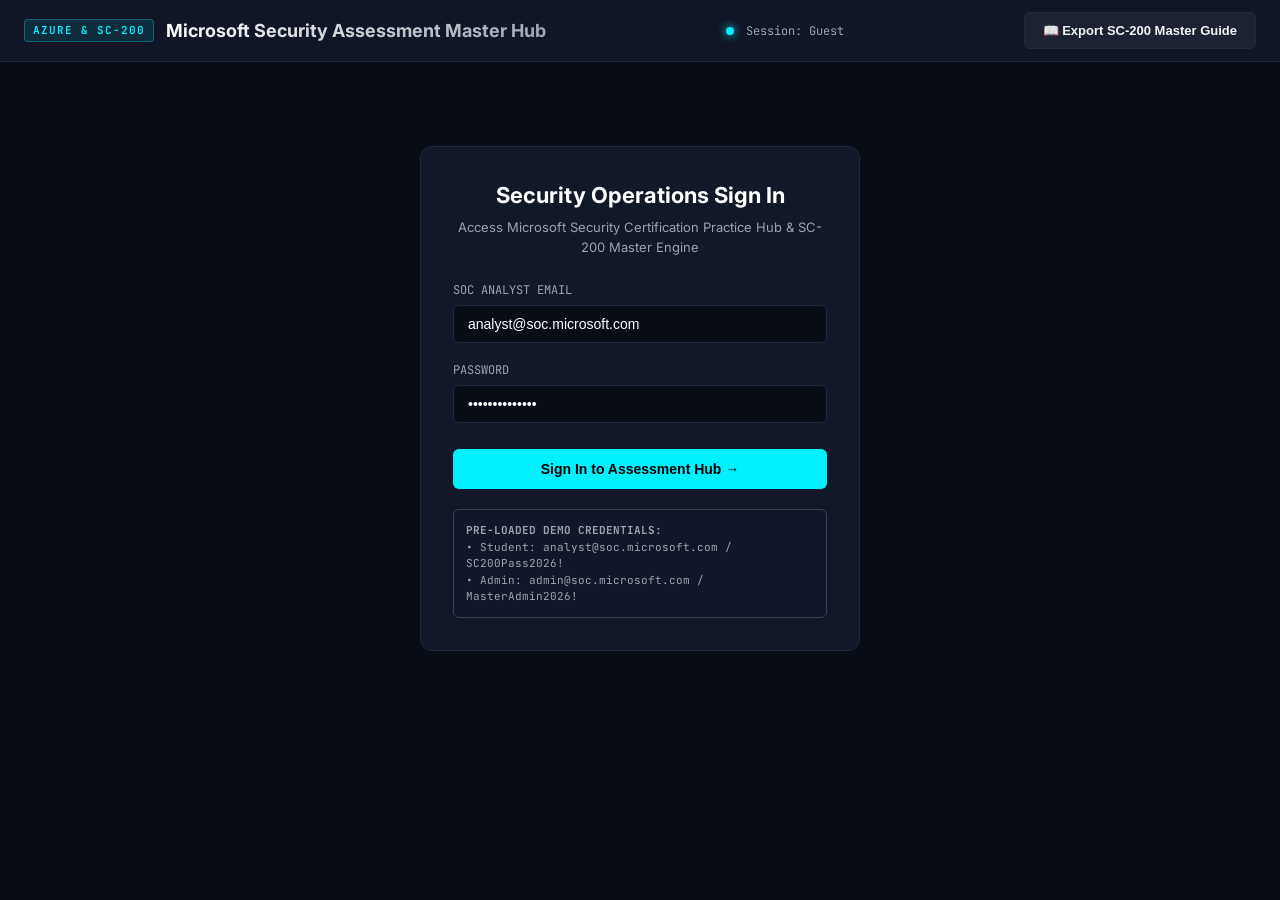
==== commit 083be753: "Added Pearson VUE SC-200 Exam Simulator, WebRTC AI Invigilator Phone Monitor, SQLite Exam History AP" ====
--- a/index.html
+++ b/index.html
@@ -3,8 +3,8 @@
 <head>
   <meta charset="UTF-8">
   <meta name="viewport" content="width=device-width, initial-scale=1.0">
-  <title>Microsoft Security Operations Platform Master Assessment Engine (SC-200 & Azure Security)</title>
-  <meta name="description" content="Enterprise SC-200 & Microsoft Security Certification Assessment Engine with 500 scenario practice questions, WebRTC AI Camera Invigilator, Anti-Cheat Tab Lock, SQLite persistence, and Web Speech synthesis.">
+  <title>Microsoft Security Operations Platform Master Assessment Engine (SC-200 & Pearson VUE Exam Simulation)</title>
+  <meta name="description" content="Enterprise SC-200 & Pearson VUE Certification Exam Simulator with 500 scenario practice questions, WebRTC AI Camera Invigilator, Anti-Cheat Tab Lock, SQLite persistence, and Web Speech synthesis.">
   <link rel="stylesheet" href="styles.css">
   <link rel="preconnect" href="https://fonts.googleapis.com">
   <link rel="preconnect" href="https://fonts.gstatic.com" crossorigin>
@@ -55,7 +55,7 @@
       <span class="proctor-strikes" id="lbl-strikes">STRIKES: 0/3</span>
     </div>
     <div class="proctor-warning-banner" id="proctor-warning">
-      ⚠️ WARNING: Head turned away!
+      ⚠️ WARNING: Head turned away or hand near frame!
     </div>
   </div>
 
@@ -96,16 +96,23 @@
     <section id="view-hub" class="view-panel">
       <div class="hub-header">
         <h2>Microsoft Security Certification Hub</h2>
-        <p class="triage-subtitle">Select an exam track to start practice assessments. SC-200 includes 500 scenario practice questions with live WebRTC AI proctoring, anti-cheat tab protection, and SQLite performance analytics.</p>
-      </div>
-
-      <!-- Certification Tracks Cards Grid -->
+        <p class="triage-subtitle">Select a mode below. SC-200 includes 500 scenario practice questions, authentic Pearson VUE Exam Simulation, AI Proctoring, and SQLite diagnostic report persistence.</p>
+      </div>
+
+      <!-- Certification Tracks Grid -->
       <div class="cert-tracks-grid">
+        <div class="cert-card active-track" style="border-color: var(--accent-green);">
+          <span class="cert-badge" style="background: rgba(16, 185, 129, 0.2); color: var(--accent-green); border: 1px solid var(--accent-green);">🎯 PEARSON VUE REAL EXAM SIMULATOR</span>
+          <div class="cert-title">Pearson VUE SC-200 Real Test Center Mode</div>
+          <div class="cert-desc">Authentic Pearson VUE exam environment with 50 randomized questions, AI camera invigilator monitoring, anti-cheat tab lock, and post-exam audio report.</div>
+          <button class="btn-primary" style="width: 100%; background: var(--accent-green); color: #000;" onclick="startPearsonVueExam()">Launch Pearson VUE Real Exam Simulation &rarr;</button>
+        </div>
+
         <div class="cert-card active-track">
-          <span class="cert-badge sc200">ACTIVE TRACK • 500 QUESTIONS</span>
-          <div class="cert-title">SC-200: Microsoft Security Operations Analyst</div>
-          <div class="cert-desc">Master Defender XDR, Security Copilot, Purview, Defender for Endpoint, and Defender for Cloud with real-world exam scenarios.</div>
-          <button class="btn-primary" style="width: 100%;" onclick="openSC200Triage()">Launch SC-200 Assessment &rarr;</button>
+          <span class="cert-badge sc200">ACTIVE REVISION • 500 QUESTIONS</span>
+          <div class="cert-title">SC-200: Domain Module Revision</div>
+          <div class="cert-desc">Target individual domains (XDR, Copilot, Purview, MDE, MDC) with instant answer verification and deep-dive KQL explanations.</div>
+          <button class="btn-primary" style="width: 100%;" onclick="openSC200Triage()">Open Domain Revision Triage &rarr;</button>
         </div>
 
         <div class="cert-card" style="opacity: 0.8;">
@@ -114,18 +121,11 @@
           <div class="cert-desc">Identity, perimeter defense, data protection, security governance, and cloud security engineering practice questions.</div>
           <button class="btn-secondary" style="width: 100%; cursor: not-allowed;" disabled>AZ-500 Preview Ready</button>
         </div>
-
-        <div class="cert-card" style="opacity: 0.8;">
-          <span class="cert-badge sc100">CYBERSECURITY ARCHITECT</span>
-          <div class="cert-title">SC-100: Microsoft Cybersecurity Architect</div>
-          <div class="cert-desc">Zero Trust strategy, SecOps architecture, infrastructure compliance, and enterprise cloud security design.</div>
-          <button class="btn-secondary" style="width: 100%; cursor: not-allowed;" disabled>SC-100 Preview Ready</button>
-        </div>
-      </div>
-
-      <!-- SQLite Weekly Performance Analytics -->
+      </div>
+
+      <!-- SQLite Analytics -->
       <div class="summary-card" style="max-width: 100%; text-align: left; margin-top: 24px;">
-        <h3 style="color: #fff; margin-bottom: 12px;">📊 SQLite Weekly Practice Analytics</h3>
+        <h3 style="color: #fff; margin-bottom: 12px;">📊 SQLite Pearson VUE Diagnostic Report History</h3>
         <div id="analytics-history-list" style="color: var(--text-muted); font-size: 13px;">
           Loading previous assessment sessions from SQLite...
         </div>
@@ -213,14 +213,13 @@
 
     <!-- VIEW 3: QUIZ & ASSESSMENT INTERFACE -->
     <section id="view-quiz" class="view-panel">
-      <!-- Quiz Header & Audio Bar -->
+      <!-- Quiz Header Bar -->
       <div class="quiz-header-bar">
         <div class="quiz-meta">
           <span class="question-tracker" id="lbl-question-num">Question 1 of 100</span>
           <span class="timer-badge" id="box-timer" style="display: none;">⏱️ <span id="lbl-timer">100:00</span></span>
         </div>
 
-        <!-- Audio Explanation Bar -->
         <div class="audio-control-box">
           <button class="btn-audio" id="btn-audio-play" onclick="toggleAudioExplanation()">
             <span id="audio-icon">🔊</span> <span id="audio-text">Audio Explanation</span>
@@ -241,38 +240,28 @@
         </div>
       </div>
 
-      <!-- Answer Feedback Visual Banner (Wrong vs Correct) -->
+      <!-- Feedback Banner -->
       <div id="banner-answer-feedback" class="answer-feedback-banner" style="display: none;"></div>
 
       <!-- Question Card -->
-      <div class="question-card" id="card-question-box">
+      <div class="question-card">
         <div class="scenario-box" id="lbl-scenario">Loading scenario...</div>
         <div class="question-text" id="lbl-question-text">Loading question prompt...</div>
-
-        <!-- Choices List -->
         <div class="options-list" id="container-options"></div>
 
-        <!-- Quiz Action Buttons -->
         <div class="quiz-actions-bar">
           <div class="nav-buttons-group">
-            <button class="btn-secondary" onclick="goToPreviousQuestion()" id="btn-prev" disabled>
-              &larr; Previous
-            </button>
+            <button class="btn-secondary" onclick="goToPreviousQuestion()" id="btn-prev" disabled>&larr; Previous</button>
             <button class="btn-secondary" onclick="flagQuestion()" id="btn-flag">🚩 Flag</button>
             <button class="btn-secondary" onclick="restartAssessment()">🔄 Reset</button>
           </div>
           
           <div style="display: flex; gap: 10px;">
-            <button class="btn-secondary" onclick="toggleInDepthExplanation()" id="btn-in-depth" style="display: none;">
-              💡 In-Depth Explanation
-            </button>
-            <button class="btn-primary" onclick="submitOrNextAnswer()" id="btn-submit">
-              Verify Answer
-            </button>
-          </div>
-        </div>
-
-        <!-- Instant In-Depth Explanation Drawer -->
+            <button class="btn-secondary" onclick="toggleInDepthExplanation()" id="btn-in-depth" style="display: none;">💡 In-Depth Explanation</button>
+            <button class="btn-primary" onclick="submitOrNextAnswer()" id="btn-submit">Verify Answer</button>
+          </div>
+        </div>
+
         <div class="explanation-panel" id="drawer-explanation" style="display: none;">
           <div class="exp-tabs">
             <div class="exp-tab active" onclick="switchExpTab('concept')">Concept & Rationale</div>
@@ -289,41 +278,83 @@
       </div>
     </section>
 
-    <!-- VIEW 4: EXAM & PRACTICE SCORE SUMMARY -->
-    <section id="view-summary" class="view-panel">
-      <div class="summary-card">
-        <h2>Assessment Performance Summary</h2>
-        <p style="color: var(--text-muted); font-size: 14px; margin-bottom: 20px;">SC-200 Master Assessment Results (Saved to SQLite)</p>
+    <!-- VIEW 4: PEARSON VUE REAL EXAM SIMULATION PAGE -->
+    <section id="view-pearson-exam" class="view-panel">
+      <div class="pearson-header-bar">
+        <div class="pearson-candidate-info">
+          <strong>PEARSON VUE CERTIFICATION TEST CENTER</strong><br>
+          <span style="color: var(--text-muted); font-size: 11px;">Candidate: <span id="pearson-cand-id">analyst@soc.microsoft.com</span> | Exam: SC-200 Microsoft Security Operations Analyst</span>
+        </div>
+        <div class="pearson-timer-box">⏱️ <span id="lbl-pearson-timer">100:00</span></div>
+      </div>
+
+      <!-- Pearson Question Palette Grid -->
+      <div class="pearson-palette-grid" id="pearson-palette-container"></div>
+
+      <!-- Pearson Question Card -->
+      <div class="question-card" style="border-color: var(--pearson-accent);">
+        <div style="display: flex; justify-content: space-between; margin-bottom: 12px; font-family: var(--font-mono); font-size: 12px; color: var(--accent-cyan);">
+          <span id="lbl-pearson-qnum">Item 1 of 50</span>
+          <span id="lbl-pearson-modtag">Module: DEFENDER XDR</span>
+        </div>
+        <div class="scenario-box" id="lbl-pearson-scenario">Loading scenario...</div>
+        <div class="question-text" id="lbl-pearson-qtext">Loading prompt...</div>
+
+        <div class="options-list" id="container-pearson-options"></div>
+
+        <div class="quiz-actions-bar">
+          <div class="nav-buttons-group">
+            <button class="btn-secondary" onclick="prevPearsonQuestion()" id="btn-pearson-prev" disabled>&larr; Previous Item</button>
+            <button class="btn-secondary" onclick="flagPearsonQuestion()" id="btn-pearson-flag">🚩 Flag Item</button>
+          </div>
+          <div style="display: flex; gap: 10px;">
+            <button class="btn-secondary" onclick="finishPearsonExamPrompt()" style="border-color: var(--accent-yellow); color: var(--accent-yellow);">End Exam & Submit &rarr;</button>
+            <button class="btn-primary" onclick="nextPearsonQuestion()" id="btn-pearson-next">Next Item &rarr;</button>
+          </div>
+        </div>
+      </div>
+    </section>
+
+    <!-- VIEW 5: PEARSON VUE POST-EXAM DIAGNOSTIC SCORE REPORT & READ ALOUD AUDIO -->
+    <section id="view-pearson-report" class="view-panel">
+      <div class="summary-card" style="max-width: 900px;">
+        <h2 style="color: var(--accent-cyan);">Pearson VUE Diagnostic Score Report</h2>
+        <p style="color: var(--text-muted); font-size: 14px; margin-bottom: 16px;">SC-200 Microsoft Certified Security Operations Analyst Associate</p>
 
         <div class="score-circle">
-          <div class="score-number" id="lbl-score-num">850</div>
+          <div class="score-number" id="lbl-pv-score-num">850</div>
           <div class="score-total">/ 1000 score</div>
         </div>
 
-        <div class="pass-badge passed" id="badge-pass-status">PASSED (Threshold: 700)</div>
-
-        <div style="text-align: left; margin: 24px 0;">
-          <h4 style="color: #fff; margin-bottom: 12px;">Domain Performance Breakdown:</h4>
-          <div id="domain-breakdown-list"></div>
-        </div>
-
-        <div style="display: flex; justify-content: center; gap: 14px; margin-top: 24px; flex-wrap: wrap;">
+        <div class="pass-badge passed" id="badge-pv-pass-status">PASSED (Threshold: 700)</div>
+
+        <div style="text-align: left; margin: 20px 0;">
+          <h4 style="color: #fff; margin-bottom: 10px;">Domain Mastery Breakdown:</h4>
+          <div id="pv-domain-breakdown-list"></div>
+        </div>
+
+        <!-- Question-by-Question Review with Read Aloud Audio -->
+        <div style="text-align: left; margin-top: 30px;">
+          <h3 style="color: #fff; margin-bottom: 16px;">🔍 Full Diagnostic Review & Read Aloud Audio:</h3>
+          <div id="pv-questions-review-list"></div>
+        </div>
+
+        <div style="display: flex; justify-content: center; gap: 14px; margin-top: 30px; flex-wrap: wrap;">
           <button class="btn-secondary" onclick="showView('view-hub')">Back to Master Hub</button>
-          <button class="btn-secondary" onclick="restartAssessment()">🔄 Re-Take Assessment</button>
-          <button class="btn-primary" onclick="exportMasterGuide()">Download Complete Revision Notes</button>
+          <button class="btn-primary" onclick="startPearsonVueExam()">Re-Take Pearson VUE Real Exam Simulation &rarr;</button>
         </div>
       </div>
     </section>
 
   </main>
 
-  <!-- Load Questions Bank & Main Application Script -->
+  <!-- Load Questions Bank & Application Script -->
   <script src="sc200_questions.js"></script>
   <script>
     // State Variables
     let currentUser = null;
     let selectedModules = ['xdr'];
-    let currentMode = 'practice'; // 'practice' or 'exam'
+    let currentMode = 'practice';
     let activeQuestions = [];
     let currentIndex = 0;
     let userAnswers = {};
@@ -338,51 +369,53 @@
     let timerInterval = null;
     let timeRemaining = 3600;
 
+    // Pearson VUE Specific State
+    let pearsonQuestions = [];
+    let pearsonIndex = 0;
+    let pearsonUserAnswers = {};
+    let pearsonFlagged = {};
+    let pearsonStartTime = 0;
+
     document.addEventListener('DOMContentLoaded', () => {
       checkAuth();
       updateModuleCardUI();
       initAntiCheatProtection();
     });
 
-    // ANTI-CHEAT TAB LOCK & QUESTION BANK COPY PROTECTION
+    // ANTI-CHEAT TAB LOCK
     function initAntiCheatProtection() {
-      // 1. Detect Tab Switching / Minimizing Browser
       document.addEventListener('visibilitychange', () => {
-        if (document.hidden && currentMode === 'exam') {
+        if (document.hidden && (currentMode === 'exam' || currentMode === 'pearson')) {
           triggerProctorWarning('Tab Switch / Window Focus Lost!');
         }
       });
 
       window.addEventListener('blur', () => {
-        if (currentMode === 'exam') {
+        if (currentMode === 'exam' || currentMode === 'pearson') {
           triggerProctorWarning('Browser Window Focus Lost!');
         }
       });
 
-      // 2. Prevent Right-Click Context Menu, Text Copying, and Inspect Hotkeys during Exam Mode
       document.addEventListener('contextmenu', e => {
-        if (currentMode === 'exam') e.preventDefault();
+        if (currentMode === 'exam' || currentMode === 'pearson') e.preventDefault();
       });
 
       document.addEventListener('copy', e => {
-        if (currentMode === 'exam') {
+        if (currentMode === 'exam' || currentMode === 'pearson') {
           e.preventDefault();
           alert('Copying exam questions is disabled to protect question bank security.');
         }
       });
 
       document.addEventListener('selectstart', e => {
-        if (currentMode === 'exam') e.preventDefault();
+        if (currentMode === 'exam' || currentMode === 'pearson') e.preventDefault();
       });
     }
 
     function showView(viewId) {
       document.querySelectorAll('.view-panel').forEach(v => v.classList.remove('active'));
       document.getElementById(viewId).classList.add('active');
-
-      if (viewId === 'view-hub') {
-        loadUserAnalytics();
-      }
+      if (viewId === 'view-hub') loadUserAnalytics();
     }
 
     // AUTHENTICATION LOGIC
@@ -447,35 +480,35 @@
     async function loadUserAnalytics() {
       if (!currentUser) return;
       try {
-        const res = await fetch(`/api/user/analytics?email=${encodeURIComponent(currentUser.email)}`);
+        const res = await fetch(`/api/pearson/history?email=${encodeURIComponent(currentUser.email)}`);
         const data = await res.json();
         if (data.success && data.history.length > 0) {
           let html = '<table style="width:100%; border-collapse:collapse; font-size:12px; font-family:var(--font-mono);">';
-          html += '<tr style="border-bottom:1px solid var(--border-color); text-align:left; color:var(--text-muted);"><th>Timestamp</th><th>Score</th><th>Status</th><th>Questions</th><th>Proctor Strikes</th></tr>';
+          html += '<tr style="border-bottom:1px solid var(--border-color); text-align:left; color:var(--text-muted);"><th>Timestamp</th><th>Score</th><th>Result</th><th>Questions</th><th>Time Spent</th><th>Strikes</th></tr>';
           data.history.forEach(h => {
+            const mins = Math.floor(h.timeSpent / 60);
             html += `<tr style="border-bottom:1px solid rgba(255,255,255,0.05);">
               <td style="padding:6px 0;">${h.timestamp}</td>
               <td style="color:var(--accent-cyan); font-weight:700;">${h.score}/1000</td>
               <td style="color:${h.passed ? 'var(--accent-green)' : 'var(--accent-red)'}">${h.passed ? 'PASSED' : 'FAILED'}</td>
               <td>${h.correct}/${h.total}</td>
+              <td>${mins} mins</td>
               <td>${h.strikes}</td>
             </tr>`;
           });
           html += '</table>';
           document.getElementById('analytics-history-list').innerHTML = html;
         } else {
-          document.getElementById('analytics-history-list').innerText = 'No previous assessment sessions recorded in SQLite yet. Complete an assessment to track history!';
+          document.getElementById('analytics-history-list').innerText = 'No previous Pearson VUE Exam Simulation sessions recorded in SQLite yet.';
         }
       } catch (err) {
-        document.getElementById('analytics-history-list').innerText = 'SQLite analytics offline or direct file mode.';
-      }
-    }
-
-    function openSC200Triage() {
-      showView('view-triage');
-    }
-
-    // MODULE SELECTION WITH DOMAIN ISOLATION VALIDATION
+        document.getElementById('analytics-history-list').innerText = 'SQLite analytics offline.';
+      }
+    }
+
+    function openSC200Triage() { showView('view-triage'); }
+
+    // MODULE TRIAGE SELECTION
     function toggleModule(modId) {
       const idx = selectedModules.indexOf(modId);
       if (idx > -1) {
@@ -517,10 +550,12 @@
         const video = document.getElementById('proctor-video');
         video.srcObject = proctorStream;
         document.getElementById('proctor-hud').classList.add('active');
+        document.getElementById('proctor-status').innerText = 'AI PROCTOR: ACTIVE';
         startProctorAnalyzer();
       } catch (err) {
-        console.warn('Webcam permission denied or unavailable:', err);
-        document.getElementById('proctor-hud').classList.remove('active');
+        console.warn('Webcam permission denied or missing hardware:', err);
+        document.getElementById('proctor-hud').classList.add('active');
+        document.getElementById('proctor-status').innerText = 'PROCTOR: SIMULATED (No Cam)';
       }
     }
 
@@ -578,323 +613,149 @@
       document.getElementById('proctor-hud').classList.remove('active');
     }
 
-    // START ASSESSMENT WITH DYNAMIC RANDOM SHUFFLING & STRICT DOMAIN ISOLATION
-    function startAssessment() {
-      const limitVal = document.getElementById('select-limit').value;
+    // PEARSON VUE REAL EXAM SIMULATION LAUNCHER (DYNAMIC RANDOM SHUFFLE)
+    function startPearsonVueExam() {
+      currentMode = 'pearson';
+      
+      // Draw 50 questions (10 per module) randomly shuffled from 500 pool
+      const modules = ['xdr', 'copilot', 'purview', 'mde', 'mdc'];
       let pool = [];
-
-      selectedModules.forEach(mod => {
-        const modQs = SC200_QUESTIONS.filter(q => q.module === mod);
-        if (limitVal === 'all') {
-          pool = pool.concat(modQs);
-        } else {
-          const limit = parseInt(limitVal, 10);
-          pool = pool.concat(modQs.slice(0, limit));
-        }
-      });
-
-      if (pool.length === 0) pool = SC200_QUESTIONS.filter(q => q.module === 'xdr').slice(0, 10);
-
-      activeQuestions = pool.sort(() => Math.random() - 0.5);
-      activeQuestions = activeQuestions.filter(q => selectedModules.includes(q.module));
-
-      currentIndex = 0;
-      userAnswers = {};
-      verifiedQuestions = {};
-      flaggedQuestions = {};
-
-      showView('view-quiz');
+      modules.forEach(m => {
+        const modQs = SC200_QUESTIONS.filter(q => q.module === m);
+        pool = pool.concat(modQs.sort(() => Math.random() - 0.5).slice(0, 10));
+      });
+
+      // DYNAMIC SHUFFLE ON EVERY RUN
+      pearsonQuestions = pool.sort(() => Math.random() - 0.5);
+      pearsonIndex = 0;
+      pearsonUserAnswers = {};
+      pearsonFlagged = {};
+      pearsonStartTime = Date.now();
+
+      document.getElementById('pearson-cand-id').innerText = currentUser ? currentUser.email : 'analyst@soc.microsoft.com';
       document.getElementById('btn-global-quit').style.display = 'inline-flex';
-      document.getElementById('btn-hdr-reset').style.display = 'inline-flex';
-
-      document.getElementById('session-dot').classList.add('active');
-      document.getElementById('session-text').innerText = `Active Session: ${currentMode.toUpperCase()} (${activeQuestions.length} Qs - [${selectedModules.map(m=>m.toUpperCase()).join(', ')} ONLY])`;
-
-      if (currentMode === 'exam') {
-        document.getElementById('box-timer').style.display = 'inline-flex';
-        startTimer(activeQuestions.length * 90);
-        initProctoring();
-      } else {
-        document.getElementById('box-timer').style.display = 'none';
-        stopProctoring();
-      }
-
-      renderCurrentQuestion();
-    }
-
-    function renderCurrentQuestion() {
+
+      showView('view-pearson-exam');
+      initProctoring();
+      startTimer(100 * 60);
+
+      renderPearsonPalette();
+      renderPearsonCurrentQuestion();
+    }
+
+    function renderPearsonPalette() {
+      const container = document.getElementById('pearson-palette-container');
+      container.innerHTML = '';
+      pearsonQuestions.forEach((q, idx) => {
+        const btn = document.createElement('button');
+        btn.className = 'palette-btn';
+        if (idx === pearsonIndex) btn.classList.add('active');
+        if (pearsonUserAnswers[q.id] !== undefined) btn.classList.add('answered');
+        if (pearsonFlagged[q.id]) btn.classList.add('flagged');
+        btn.innerText = idx + 1;
+        btn.onclick = () => {
+          pearsonIndex = idx;
+          renderPearsonPalette();
+          renderPearsonCurrentQuestion();
+        };
+        container.appendChild(btn);
+      });
+    }
+
+    function renderPearsonCurrentQuestion() {
       stopAudioExplanation();
-      const q = activeQuestions[currentIndex];
-      
-      document.getElementById('lbl-question-num').innerText = `Question ${currentIndex + 1} of ${activeQuestions.length} [Module: ${q.module.toUpperCase()}]`;
-      document.getElementById('lbl-scenario').innerText = q.scenario;
-      document.getElementById('lbl-question-text').innerText = q.question;
-
-      document.getElementById('btn-prev').disabled = (currentIndex === 0);
-
-      const container = document.getElementById('container-options');
+      const q = pearsonQuestions[pearsonIndex];
+
+      document.getElementById('lbl-pearson-qnum').innerText = `Item ${pearsonIndex + 1} of ${pearsonQuestions.length}`;
+      document.getElementById('lbl-pearson-modtag').innerText = `Module: ${q.module.toUpperCase()}`;
+      document.getElementById('lbl-pearson-scenario').innerText = q.scenario;
+      document.getElementById('lbl-pearson-qtext').innerText = q.question;
+
+      document.getElementById('btn-pearson-prev').disabled = (pearsonIndex === 0);
+      document.getElementById('btn-pearson-flag').innerText = pearsonFlagged[q.id] ? '🚩 Flagged Item' : '🚩 Flag Item';
+
+      const container = document.getElementById('container-pearson-options');
       container.innerHTML = '';
-
-      const isVerified = verifiedQuestions[q.id] === true;
-      const feedbackBanner = document.getElementById('banner-answer-feedback');
-
-      if (isVerified) {
-        const userChoice = userAnswers[q.id];
-        const isCorrect = (userChoice === q.correctIndex);
-
-        feedbackBanner.style.display = 'flex';
-        if (isCorrect) {
-          feedbackBanner.className = 'answer-feedback-banner correct';
-          feedbackBanner.innerHTML = '<span>✅ CORRECT ANSWER! Excellent SOC Decision.</span><span>Score: +100</span>';
-        } else {
-          feedbackBanner.className = 'answer-feedback-banner incorrect';
-          feedbackBanner.innerHTML = `<span>❌ WRONG ANSWER! Correct Choice is Option ${String.fromCharCode(65 + q.correctIndex)}.</span><span>See Explanation Below</span>`;
-        }
-      } else {
-        feedbackBanner.style.display = 'none';
-      }
 
       q.options.forEach((opt, idx) => {
         const letter = String.fromCharCode(65 + idx);
         const item = document.createElement('div');
         item.className = 'option-item';
-        
-        if (userAnswers[q.id] === idx) item.classList.add('selected');
-
-        if (isVerified) {
-          if (idx === q.correctIndex) {
-            item.classList.add('correct');
-          } else if (userAnswers[q.id] === idx) {
-            item.classList.add('incorrect');
-          }
-        }
-        
-        item.onclick = () => selectOption(idx);
+        if (pearsonUserAnswers[q.id] === idx) item.classList.add('selected');
+
+        item.onclick = () => selectPearsonOption(idx);
         item.innerHTML = `
           <div class="option-letter">${letter}</div>
           <div class="option-label-text">${opt}</div>
         `;
         container.appendChild(item);
       });
-
-      const drawer = document.getElementById('drawer-explanation');
-      const btnInDepth = document.getElementById('btn-in-depth');
-      const btnSubmit = document.getElementById('btn-submit');
-
-      if (isVerified) {
-        populateExplanationTabs(q);
-        drawer.style.display = 'block';
-        btnInDepth.style.display = 'inline-flex';
-        btnSubmit.innerText = (currentIndex === activeQuestions.length - 1) ? 'Finish Assessment' : 'Next Question &rarr;';
+    }
+
+    function selectPearsonOption(idx) {
+      const q = pearsonQuestions[pearsonIndex];
+      pearsonUserAnswers[q.id] = idx;
+      renderPearsonPalette();
+      renderPearsonCurrentQuestion();
+    }
+
+    function flagPearsonQuestion() {
+      const q = pearsonQuestions[pearsonIndex];
+      pearsonFlagged[q.id] = !pearsonFlagged[q.id];
+      renderPearsonPalette();
+      renderPearsonCurrentQuestion();
+    }
+
+    function prevPearsonQuestion() {
+      if (pearsonIndex > 0) {
+        pearsonIndex--;
+        renderPearsonPalette();
+        renderPearsonCurrentQuestion();
+      }
+    }
+
+    function nextPearsonQuestion() {
+      if (pearsonIndex < pearsonQuestions.length - 1) {
+        pearsonIndex++;
+        renderPearsonPalette();
+        renderPearsonCurrentQuestion();
       } else {
-        drawer.style.display = 'none';
-        btnInDepth.style.display = 'none';
-        btnSubmit.innerText = (currentMode === 'practice') ? 'Verify Answer' : ((currentIndex === activeQuestions.length - 1) ? 'Finish Assessment' : 'Next Question &rarr;');
-      }
-
-      document.getElementById('btn-flag').innerText = flaggedQuestions[q.id] ? '🚩 Flagged' : '🚩 Flag';
-    }
-
-    function selectOption(idx) {
-      const q = activeQuestions[currentIndex];
-      if (currentMode === 'practice' && verifiedQuestions[q.id]) return;
-      userAnswers[q.id] = idx;
-      document.querySelectorAll('.option-item').forEach((item, i) => item.classList.toggle('selected', i === idx));
-    }
-
-    function flagQuestion() {
-      const q = activeQuestions[currentIndex];
-      flaggedQuestions[q.id] = !flaggedQuestions[q.id];
-      document.getElementById('btn-flag').innerText = flaggedQuestions[q.id] ? '🚩 Flagged' : '🚩 Flag';
-    }
-
-    function goToPreviousQuestion() {
-      if (currentIndex > 0) {
-        currentIndex--;
-        renderCurrentQuestion();
-      }
-    }
-
-    function submitOrNextAnswer() {
-      const q = activeQuestions[currentIndex];
-
-      if (userAnswers[q.id] === undefined) {
-        alert('Please select an option before proceeding.');
-        return;
-      }
-
-      if (currentMode === 'practice' && !verifiedQuestions[q.id]) {
-        verifiedQuestions[q.id] = true;
-        verifyAnswerUI();
-        triggerAudioExplanation(q.audioSummary);
-        return;
-      }
-
-      if (currentIndex < activeQuestions.length - 1) {
-        currentIndex++;
-        renderCurrentQuestion();
-      } else {
-        finishAssessment();
-      }
-    }
-
-    function verifyAnswerUI() {
-      const q = activeQuestions[currentIndex];
-      const userChoice = userAnswers[q.id];
-      const isCorrect = (userChoice === q.correctIndex);
-
-      const feedbackBanner = document.getElementById('banner-answer-feedback');
-      feedbackBanner.style.display = 'flex';
-      if (isCorrect) {
-        feedbackBanner.className = 'answer-feedback-banner correct';
-        feedbackBanner.innerHTML = '<span>✅ CORRECT ANSWER! Excellent SOC Decision.</span><span>Score: +100</span>';
-      } else {
-        feedbackBanner.className = 'answer-feedback-banner incorrect';
-        feedbackBanner.innerHTML = `<span>❌ WRONG ANSWER! Correct Choice is Option ${String.fromCharCode(65 + q.correctIndex)}.</span><span>See Explanation Below</span>`;
-      }
-
-      document.querySelectorAll('.option-item').forEach((item, i) => {
-        if (i === q.correctIndex) item.classList.add('correct');
-        else if (userChoice === i) item.classList.add('incorrect');
-      });
-
-      document.getElementById('btn-in-depth').style.display = 'inline-flex';
-      document.getElementById('btn-submit').innerText = (currentIndex === activeQuestions.length - 1) ? 'Finish Assessment' : 'Next Question &rarr;';
-      populateExplanationTabs(q);
-      document.getElementById('drawer-explanation').style.display = 'block';
-    }
-
-    function populateExplanationTabs(q) {
-      const exp = q.explanation;
-      document.getElementById('tab-exp-concept').innerHTML = `
-        <h4 style="color: var(--accent-cyan); margin-bottom: 8px;">${exp.concept}</h4>
-        <p>${q.audioSummary}</p>
-        <div class="soc-tip-box"><strong>Doc Ref:</strong> ${exp.docRef}</div>
-      `;
-
-      let optHTML = '<ul style="list-style:none; padding:0;">';
-      exp.analysis.forEach(line => {
-        const isC = line.startsWith('CORRECT');
-        optHTML += `<li style="margin-bottom:8px; color:${isC ? 'var(--accent-green)' : 'var(--text-muted)'}">${line}</li>`;
-      });
-      optHTML += '</ul>';
-      document.getElementById('tab-exp-analysis').innerHTML = optHTML;
-
-      document.getElementById('tab-exp-code').innerHTML = `<div class="code-block">${exp.codeSnippet}</div>`;
-      document.getElementById('tab-exp-soc').innerHTML = `<div class="soc-tip-box"><strong>⚡ SOC Triage Tip:</strong><br>${exp.socTip}</div>`;
-    }
-
-    function toggleInDepthExplanation() {
-      const drawer = document.getElementById('drawer-explanation');
-      drawer.style.display = (drawer.style.display === 'none') ? 'block' : 'none';
-    }
-
-    function switchExpTab(tabName) {
-      document.querySelectorAll('.exp-tab').forEach(t => t.classList.toggle('active', t.getAttribute('onclick').includes(tabName)));
-      document.querySelectorAll('.exp-content').forEach(c => c.classList.toggle('active', c.id === `tab-exp-${tabName}`));
-    }
-
-    // AUDIO SPEECH SYNTHESIS
-    function toggleAudioExplanation() {
-      if (isSpeechPlaying) stopAudioExplanation();
-      else triggerAudioExplanation(activeQuestions[currentIndex].audioSummary);
-    }
-
-    function triggerAudioExplanation(text) {
-      if (!('speechSynthesis' in window)) return;
-      stopAudioExplanation();
-
-      speechUtterance = new SpeechSynthesisUtterance(text);
-      speechUtterance.rate = speechRate;
-      speechUtterance.onstart = () => {
-        isSpeechPlaying = true;
-        document.getElementById('audio-icon').innerText = '⏸️';
-        document.getElementById('audio-text').innerText = 'Pause Audio';
-        document.getElementById('audio-wave').classList.add('playing');
-      };
-      speechUtterance.onend = () => stopAudioUIState();
-      speechUtterance.onerror = () => stopAudioUIState();
-      window.speechSynthesis.speak(speechUtterance);
-    }
-
-    function stopAudioExplanation() {
-      if ('speechSynthesis' in window) window.speechSynthesis.cancel();
-      stopAudioUIState();
-    }
-
-    function stopAudioUIState() {
-      isSpeechPlaying = false;
-      document.getElementById('audio-icon').innerText = '🔊';
-      document.getElementById('audio-text').innerText = 'Audio Explanation';
-      document.getElementById('audio-wave').classList.remove('playing');
-    }
-
-    function changeSpeechRate(val) {
-      speechRate = parseFloat(val);
-      if (isSpeechPlaying) triggerAudioExplanation(activeQuestions[currentIndex].audioSummary);
-    }
-
-    // TIMER
-    function startTimer(seconds) {
-      clearInterval(timerInterval);
-      timeRemaining = seconds;
-      timerInterval = setInterval(() => {
-        timeRemaining--;
-        const mins = Math.floor(timeRemaining / 60);
-        const secs = timeRemaining % 60;
-        document.getElementById('lbl-timer').innerText = `${mins}:${secs < 10 ? '0' : ''}${secs}`;
-        if (timeRemaining <= 0) {
-          clearInterval(timerInterval);
-          alert('Time limit reached! Submitting assessment.');
-          finishAssessment();
-        }
-      }, 1000);
-    }
-
-    function restartAssessment() {
-      if (confirm('Are you sure you want to reset this assessment session?')) {
-        stopAudioExplanation();
-        userAnswers = {};
-        verifiedQuestions = {};
-        flaggedQuestions = {};
-        currentIndex = 0;
-        renderCurrentQuestion();
-      }
-    }
-
-    function quitAssessment() {
-      if (confirm('Quit this session and return to revision?')) {
-        stopAudioExplanation();
-        stopProctoring();
-        clearInterval(timerInterval);
-        showView('view-triage');
-      }
-    }
-
-    // FINISH ASSESSMENT & SQLITE PERSISTENCE
-    function finishAssessment() {
+        finishPearsonExamPrompt();
+      }
+    }
+
+    function finishPearsonExamPrompt() {
+      const answeredCount = Object.keys(pearsonUserAnswers).length;
+      if (confirm(`You have answered ${answeredCount} of ${pearsonQuestions.length} items. Are you sure you want to end your Pearson VUE exam and view your score report?`)) {
+        finishPearsonExam();
+      }
+    }
+
+    // PEARSON VUE DIAGNOSTIC REPORT & READ ALOUD ENGINE
+    function finishPearsonExam() {
       stopAudioExplanation();
       stopProctoring();
       clearInterval(timerInterval);
 
+      const timeSpentSec = Math.round((Date.now() - pearsonStartTime) / 1000);
       let correctCount = 0;
       const domainStats = { xdr: { c: 0, t: 0 }, copilot: { c: 0, t: 0 }, purview: { c: 0, t: 0 }, mde: { c: 0, t: 0 }, mdc: { c: 0, t: 0 } };
 
-      activeQuestions.forEach(q => {
+      pearsonQuestions.forEach(q => {
         domainStats[q.module].t++;
-        if (userAnswers[q.id] === q.correctIndex) {
+        if (pearsonUserAnswers[q.id] === q.correctIndex) {
           correctCount++;
           domainStats[q.module].c++;
         }
       });
 
-      const finalScore = Math.round((correctCount / activeQuestions.length) * 1000);
+      const finalScore = Math.round((correctCount / pearsonQuestions.length) * 1000);
       const isPassed = finalScore >= 700;
 
-      document.getElementById('lbl-score-num').innerText = finalScore;
-      const badge = document.getElementById('badge-pass-status');
+      document.getElementById('lbl-pv-score-num').innerText = finalScore;
+      const badge = document.getElementById('badge-pv-pass-status');
       badge.className = `pass-badge ${isPassed ? 'passed' : 'failed'}`;
-      badge.innerText = isPassed ? 'PASSED (Threshold: 700)' : 'FAILED (Threshold: 700)';
+      badge.innerText = isPassed ? 'PASSED (Pearson VUE Threshold: 700)' : 'FAILED (Pearson VUE Threshold: 700)';
 
       let breakdownHTML = '';
       Object.keys(domainStats).forEach(mod => {
@@ -913,57 +774,297 @@
           `;
         }
       });
-      document.getElementById('domain-breakdown-list').innerHTML = breakdownHTML;
-
+      document.getElementById('pv-domain-breakdown-list').innerHTML = breakdownHTML;
+
+      // Render Question-by-Question Review with Read Aloud Audio
+      let reviewHTML = '';
+      pearsonQuestions.forEach((q, i) => {
+        const uAns = pearsonUserAnswers[q.id];
+        const isCorrect = (uAns === q.correctIndex);
+        const exp = q.explanation;
+
+        let optListHTML = '<ul style="list-style:none; padding:0; margin-top:8px;">';
+        exp.analysis.forEach(line => {
+          const isC = line.startsWith('CORRECT');
+          optListHTML += `<li style="margin-bottom:6px; font-size:13px; color:${isC ? 'var(--accent-green)' : 'var(--text-muted)'}">${line}</li>`;
+        });
+        optListHTML += '</ul>';
+
+        reviewHTML += `
+          <div class="report-q-card">
+            <div class="report-q-header">
+              <span class="report-q-tag ${isCorrect ? 'correct' : 'incorrect'}">Q${i + 1} [${q.module.toUpperCase()}] - ${isCorrect ? '✅ CORRECT' : '❌ INCORRECT'}</span>
+              <button class="btn-read-aloud" onclick="readAloudQuestionAudio('${q.id}')">🔊 Read Aloud</button>
+            </div>
+            <div style="font-weight:600; color:#fff; font-size:15px; margin-bottom:6px;">${q.question}</div>
+            <div style="font-size:13px; color:var(--text-muted); margin-bottom:8px;"><strong>Scenario:</strong> ${q.scenario}</div>
+            
+            <div style="font-size:13px; margin-bottom:8px;">
+              <strong>Your Choice:</strong> ${uAns !== undefined ? String.fromCharCode(65 + uAns) + '. ' + q.options[uAns] : 'Not Answered'} | 
+              <strong style="color:var(--accent-green);">Correct Choice: Option ${String.fromCharCode(65 + q.correctIndex)}</strong>
+            </div>
+
+            <div style="background:rgba(15,23,42,0.8); border:1px solid var(--border-color); border-radius:6px; padding:12px; margin-top:10px;">
+              <strong style="color:var(--accent-cyan); font-size:13px;">Why Choice is Right & What is Wrong with Others:</strong>
+              ${optListHTML}
+              <div style="margin-top:8px; font-size:12px; font-family:var(--font-mono); color:#a5f3fc;">KQL: ${exp.codeSnippet}</div>
+            </div>
+          </div>
+        `;
+      });
+
+      document.getElementById('pv-questions-review-list').innerHTML = reviewHTML;
+
+      // Save attempt to SQLite via REST API
       if (currentUser) {
-        fetch('/api/session/submit', {
+        fetch('/api/pearson/submit', {
           method: 'POST',
           headers: { 'Content-Type': 'application/json' },
           body: JSON.stringify({
             userEmail: currentUser.email,
             examCode: 'SC-200',
-            mode: currentMode,
             score: finalScore,
-            totalQuestions: activeQuestions.length,
+            totalQuestions: pearsonQuestions.length,
             correctQuestions: correctCount,
             domainStats: domainStats,
-            proctorStrikes: proctorStrikes
+            userAnswers: pearsonUserAnswers,
+            proctorStrikes: proctorStrikes,
+            timeSpentSeconds: timeSpentSec
           })
         }).catch(err => console.warn('SQLite save offline:', err));
       }
 
+      showView('view-pearson-report');
+    }
+
+    function readAloudQuestionAudio(qId) {
+      const q = SC200_QUESTIONS.find(x => x.id === qId);
+      if (q) {
+        const textToRead = `Question: ${q.question}. ${q.audioSummary}`;
+        triggerAudioExplanation(textToRead);
+      }
+    }
+
+    // DOMAIN REVISION PRACTICE FUNCTIONS
+    function startAssessment() {
+      currentMode = 'practice';
+      const limitVal = document.getElementById('select-limit').value;
+      let pool = [];
+
+      selectedModules.forEach(mod => {
+        const modQs = SC200_QUESTIONS.filter(q => q.module === mod);
+        if (limitVal === 'all') pool = pool.concat(modQs);
+        else pool = pool.concat(modQs.slice(0, parseInt(limitVal, 10)));
+      });
+
+      activeQuestions = pool.sort(() => Math.random() - 0.5).filter(q => selectedModules.includes(q.module));
+      currentIndex = 0;
+      userAnswers = {};
+      verifiedQuestions = {};
+      flaggedQuestions = {};
+
+      showView('view-quiz');
+      document.getElementById('btn-global-quit').style.display = 'inline-flex';
+      document.getElementById('btn-hdr-reset').style.display = 'inline-flex';
+      document.getElementById('session-dot').classList.add('active');
+      document.getElementById('session-text').innerText = `Active Session: PRACTICE (${activeQuestions.length} Qs)`;
+
+      renderCurrentQuestion();
+    }
+
+    function renderCurrentQuestion() {
+      stopAudioExplanation();
+      const q = activeQuestions[currentIndex];
+      document.getElementById('lbl-question-num').innerText = `Question ${currentIndex + 1} of ${activeQuestions.length} [Module: ${q.module.toUpperCase()}]`;
+      document.getElementById('lbl-scenario').innerText = q.scenario;
+      document.getElementById('lbl-question-text').innerText = q.question;
+      document.getElementById('btn-prev').disabled = (currentIndex === 0);
+
+      const container = document.getElementById('container-options');
+      container.innerHTML = '';
+
+      const isVerified = verifiedQuestions[q.id] === true;
+      const feedbackBanner = document.getElementById('banner-answer-feedback');
+
+      if (isVerified) {
+        const isCorrect = (userAnswers[q.id] === q.correctIndex);
+        feedbackBanner.style.display = 'flex';
+        feedbackBanner.className = `answer-feedback-banner ${isCorrect ? 'correct' : 'incorrect'}`;
+        feedbackBanner.innerHTML = isCorrect ? '<span>✅ CORRECT ANSWER! Excellent SOC Decision.</span>' : `<span>❌ WRONG ANSWER! Correct Choice is Option ${String.fromCharCode(65 + q.correctIndex)}.</span>`;
+      } else {
+        feedbackBanner.style.display = 'none';
+      }
+
+      q.options.forEach((opt, idx) => {
+        const item = document.createElement('div');
+        item.className = 'option-item';
+        if (userAnswers[q.id] === idx) item.classList.add('selected');
+        if (isVerified) {
+          if (idx === q.correctIndex) item.classList.add('correct');
+          else if (userAnswers[q.id] === idx) item.classList.add('incorrect');
+        }
+        item.onclick = () => selectOption(idx);
+        item.innerHTML = `<div class="option-letter">${String.fromCharCode(65 + idx)}</div><div class="option-label-text">${opt}</div>`;
+        container.appendChild(item);
+      });
+
+      const drawer = document.getElementById('drawer-explanation');
+      const btnInDepth = document.getElementById('btn-in-depth');
+      const btnSubmit = document.getElementById('btn-submit');
+
+      if (isVerified) {
+        populateExplanationTabs(q);
+        drawer.style.display = 'block';
+        btnInDepth.style.display = 'inline-flex';
+        btnSubmit.innerText = (currentIndex === activeQuestions.length - 1) ? 'Finish Assessment' : 'Next Question &rarr;';
+      } else {
+        drawer.style.display = 'none';
+        btnInDepth.style.display = 'none';
+        btnSubmit.innerText = 'Verify Answer';
+      }
+      document.getElementById('btn-flag').innerText = flaggedQuestions[q.id] ? '🚩 Flagged' : '🚩 Flag';
+    }
+
+    function selectOption(idx) {
+      const q = activeQuestions[currentIndex];
+      if (verifiedQuestions[q.id]) return;
+      userAnswers[q.id] = idx;
+      document.querySelectorAll('.option-item').forEach((item, i) => item.classList.toggle('selected', i === idx));
+    }
+
+    function flagQuestion() {
+      const q = activeQuestions[currentIndex];
+      flaggedQuestions[q.id] = !flaggedQuestions[q.id];
+      document.getElementById('btn-flag').innerText = flaggedQuestions[q.id] ? '🚩 Flagged' : '🚩 Flag';
+    }
+
+    function goToPreviousQuestion() { if (currentIndex > 0) { currentIndex--; renderCurrentQuestion(); } }
+
+    function submitOrNextAnswer() {
+      const q = activeQuestions[currentIndex];
+      if (userAnswers[q.id] === undefined) { alert('Please select an option before proceeding.'); return; }
+      if (!verifiedQuestions[q.id]) {
+        verifiedQuestions[q.id] = true;
+        verifyAnswerUI();
+        triggerAudioExplanation(q.audioSummary);
+        return;
+      }
+      if (currentIndex < activeQuestions.length - 1) { currentIndex++; renderCurrentQuestion(); }
+      else finishAssessment();
+    }
+
+    function verifyAnswerUI() {
+      const q = activeQuestions[currentIndex];
+      const isCorrect = (userAnswers[q.id] === q.correctIndex);
+      const feedbackBanner = document.getElementById('banner-answer-feedback');
+      feedbackBanner.style.display = 'flex';
+      feedbackBanner.className = `answer-feedback-banner ${isCorrect ? 'correct' : 'incorrect'}`;
+      feedbackBanner.innerHTML = isCorrect ? '<span>✅ CORRECT ANSWER! Excellent SOC Decision.</span>' : `<span>❌ WRONG ANSWER! Correct Choice is Option ${String.fromCharCode(65 + q.correctIndex)}.</span>`;
+
+      document.querySelectorAll('.option-item').forEach((item, i) => {
+        if (i === q.correctIndex) item.classList.add('correct');
+        else if (userAnswers[q.id] === i) item.classList.add('incorrect');
+      });
+
+      document.getElementById('btn-in-depth').style.display = 'inline-flex';
+      document.getElementById('btn-submit').innerText = (currentIndex === activeQuestions.length - 1) ? 'Finish Assessment' : 'Next Question &rarr;';
+      populateExplanationTabs(q);
+      document.getElementById('drawer-explanation').style.display = 'block';
+    }
+
+    function populateExplanationTabs(q) {
+      const exp = q.explanation;
+      document.getElementById('tab-exp-concept').innerHTML = `<h4 style="color:var(--accent-cyan); margin-bottom:8px;">${exp.concept}</h4><p>${q.audioSummary}</p><div class="soc-tip-box"><strong>Doc Ref:</strong> ${exp.docRef}</div>`;
+      let optHTML = '<ul style="list-style:none; padding:0;">';
+      exp.analysis.forEach(line => { optHTML += `<li style="margin-bottom:8px; color:${line.startsWith('CORRECT') ? 'var(--accent-green)' : 'var(--text-muted)'}">${line}</li>`; });
+      optHTML += '</ul>';
+      document.getElementById('tab-exp-analysis').innerHTML = optHTML;
+      document.getElementById('tab-exp-code').innerHTML = `<div class="code-block">${exp.codeSnippet}</div>`;
+      document.getElementById('tab-exp-soc').innerHTML = `<div class="soc-tip-box"><strong>⚡ SOC Triage Tip:</strong><br>${exp.socTip}</div>`;
+    }
+
+    function toggleInDepthExplanation() { const d = document.getElementById('drawer-explanation'); d.style.display = (d.style.display === 'none') ? 'block' : 'none'; }
+    function switchExpTab(tabName) {
+      document.querySelectorAll('.exp-tab').forEach(t => t.classList.toggle('active', t.getAttribute('onclick').includes(tabName)));
+      document.querySelectorAll('.exp-content').forEach(c => c.classList.toggle('active', c.id === `tab-exp-${tabName}`));
+    }
+
+    // AUDIO SPEECH SYNTHESIS
+    function toggleAudioExplanation() {
+      if (isSpeechPlaying) stopAudioExplanation();
+      else triggerAudioExplanation(activeQuestions[currentIndex].audioSummary);
+    }
+
+    function triggerAudioExplanation(text) {
+      if (!('speechSynthesis' in window)) return;
+      stopAudioExplanation();
+      speechUtterance = new SpeechSynthesisUtterance(text);
+      speechUtterance.rate = speechRate;
+      speechUtterance.onstart = () => {
+        isSpeechPlaying = true;
+        document.getElementById('audio-icon').innerText = '⏸️';
+        document.getElementById('audio-text').innerText = 'Pause Audio';
+        document.getElementById('audio-wave').classList.add('playing');
+      };
+      speechUtterance.onend = () => stopAudioUIState();
+      speechUtterance.onerror = () => stopAudioUIState();
+      window.speechSynthesis.speak(speechUtterance);
+    }
+
+    function stopAudioExplanation() { if ('speechSynthesis' in window) window.speechSynthesis.cancel(); stopAudioUIState(); }
+    function stopAudioUIState() { isSpeechPlaying = false; document.getElementById('audio-icon').innerText = '🔊'; document.getElementById('audio-text').innerText = 'Audio Explanation'; document.getElementById('audio-wave').classList.remove('playing'); }
+    function changeSpeechRate(val) { speechRate = parseFloat(val); if (isSpeechPlaying) triggerAudioExplanation(activeQuestions[currentIndex].audioSummary); }
+
+    function startTimer(seconds) {
+      clearInterval(timerInterval);
+      timeRemaining = seconds;
+      timerInterval = setInterval(() => {
+        timeRemaining--;
+        const mins = Math.floor(timeRemaining / 60);
+        const secs = timeRemaining % 60;
+        const timeStr = `${mins}:${secs < 10 ? '0' : ''}${secs}`;
+        if (document.getElementById('lbl-timer')) document.getElementById('lbl-timer').innerText = timeStr;
+        if (document.getElementById('lbl-pearson-timer')) document.getElementById('lbl-pearson-timer').innerText = timeStr;
+
+        if (timeRemaining <= 0) {
+          clearInterval(timerInterval);
+          alert('Time limit reached!');
+          if (currentMode === 'pearson') finishPearsonExam();
+          else finishAssessment();
+        }
+      }, 1000);
+    }
+
+    function restartAssessment() {
+      if (confirm('Reset session progress?')) {
+        stopAudioExplanation();
+        userAnswers = {}; verifiedQuestions = {}; flaggedQuestions = {}; currentIndex = 0; renderCurrentQuestion();
+      }
+    }
+
+    function quitAssessment() {
+      if (confirm('Quit to master hub?')) {
+        stopAudioExplanation(); stopProctoring(); clearInterval(timerInterval); showView('view-hub');
+      }
+    }
+
+    function finishAssessment() {
+      stopAudioExplanation(); stopProctoring(); clearInterval(timerInterval);
+      let correctCount = 0;
+      activeQuestions.forEach(q => { if (userAnswers[q.id] === q.correctIndex) correctCount++; });
+      const finalScore = Math.round((correctCount / activeQuestions.length) * 1000);
+      document.getElementById('lbl-score-num').innerText = finalScore;
       showView('view-summary');
     }
 
-    // EXPORT GUIDE FILE
     function exportMasterGuide() {
-      let content = `# SC-200 Microsoft Security Operations Platform Master Revision Guide\n\n`;
-      content += `Generated on: ${new Date().toLocaleString()}\n`;
-      content += `Total Questions & Technical Explanations: ${SC200_QUESTIONS.length}\n\n`;
-      content += `---\n\n`;
-
+      let content = `# SC-200 Master Revision Guide\n\nTotal Questions: ${SC200_QUESTIONS.length}\n\n---\n\n`;
       SC200_QUESTIONS.forEach((q, i) => {
-        content += `### Q${i + 1} [${q.module.toUpperCase()}] ${q.topic}\n\n`;
-        content += `**Scenario:** ${q.scenario}\n\n`;
-        content += `**Question:** ${q.question}\n\n`;
-        content += `**Options:**\n`;
-        q.options.forEach((opt, oIdx) => {
-          content += `${oIdx === q.correctIndex ? '✅' : '  '} ${String.fromCharCode(65 + oIdx)}. ${opt}\n`;
-        });
-        content += `\n**Audio Summary & Rationale:**\n${q.audioSummary}\n\n`;
-        content += `**Technical Concept:** ${q.explanation.concept}\n\n`;
-        content += `**KQL / Command Reference:**\n\`\`\`kql\n${q.explanation.codeSnippet}\n\`\`\`\n\n`;
-        content += `**SOC Triage Tip:** ${q.explanation.socTip}\n\n`;
-        content += `---\n\n`;
-      });
-
+        content += `### Q${i + 1} [${q.module.toUpperCase()}] ${q.topic}\n\n**Scenario:** ${q.scenario}\n\n**Question:** ${q.question}\n\n**Audio Summary:** ${q.audioSummary}\n\n---\n\n`;
+      });
       const blob = new Blob([content], { type: 'text/markdown' });
       const url = URL.createObjectURL(blob);
-      const a = document.createElement('a');
-      a.href = url;
-      a.download = 'SC200_Master_Assessment_Complete_Guide.md';
-      a.click();
-      URL.revokeObjectURL(url);
+      const a = document.createElement('a'); a.href = url; a.download = 'SC200_Master_Guide.md'; a.click(); URL.revokeObjectURL(url);
     }
   </script>
 </body>
--- a/styles.css
+++ b/styles.css
@@ -1,4 +1,4 @@
-/* Modern Cyber Dark Design System - SC-200 Master Assessment Console */
+/* Modern Cyber Dark & Pearson VUE Design System - SC-200 Master Assessment Console */
 :root {
   --bg-dark: #090d16;
   --bg-card: #111827;
@@ -8,6 +8,11 @@
   --text-main: #f3f4f6;
   --text-muted: #9ca3af;
   --text-dim: #6b7280;
+  
+  /* Pearson VUE Exam Tokens */
+  --pearson-blue: #002b49;
+  --pearson-header-bg: #0b1528;
+  --pearson-accent: #0084d1;
   
   /* Module Brand Colors */
   --color-xdr: #00f0ff;
@@ -134,14 +139,9 @@
   display: inline-flex;
   align-items: center;
   gap: 6px;
-  transition: all 0.2s ease;
-}
-
-.btn-quit:hover {
-  background: rgba(239, 68, 68, 0.25);
-  border-color: #ef4444;
-  color: #ffffff;
-}
+}
+
+.btn-quit:hover { background: rgba(239, 68, 68, 0.25); border-color: #ef4444; color: #ffffff; }
 
 .btn-reset-hdr {
   background: rgba(245, 158, 11, 0.12);
@@ -152,16 +152,9 @@
   font-size: 13px;
   font-weight: 600;
   cursor: pointer;
-  display: inline-flex;
-  align-items: center;
-  gap: 6px;
-  transition: all 0.2s ease;
-}
-
-.btn-reset-hdr:hover {
-  background: rgba(245, 158, 11, 0.25);
-  border-color: var(--accent-yellow);
-}
+}
+
+.btn-reset-hdr:hover { background: rgba(245, 158, 11, 0.25); border-color: var(--accent-yellow); }
 
 /* Main Container */
 .main-content {
@@ -172,605 +165,234 @@
   flex: 1;
 }
 
-/* View Containers */
-.view-panel {
-  display: none;
-}
-
-.view-panel.active {
-  display: block;
-}
-
-/* AUTH LOGIN & REGISTER VIEW */
-.auth-container {
-  max-width: 440px;
-  margin: 60px auto;
-  background: var(--bg-card);
+.view-panel { display: none; }
+.view-panel.active { display: block; }
+
+/* PEARSON VUE EXAM SIMULATION INTERFACE */
+.pearson-header-bar {
+  background: var(--pearson-header-bg);
+  border-bottom: 2px solid var(--pearson-accent);
+  padding: 12px 24px;
+  display: flex;
+  align-items: center;
+  justify-content: space-between;
+  border-radius: 8px 8px 0 0;
+  margin-bottom: 20px;
+}
+
+.pearson-candidate-info {
+  font-family: var(--font-mono);
+  font-size: 13px;
+  color: #fff;
+}
+
+.pearson-timer-box {
+  background: rgba(245, 158, 11, 0.15);
+  border: 1px solid var(--accent-yellow);
+  color: var(--accent-yellow);
+  padding: 6px 14px;
+  border-radius: 4px;
+  font-family: var(--font-mono);
+  font-weight: 700;
+  font-size: 14px;
+}
+
+.pearson-palette-grid {
+  display: flex;
+  flex-wrap: wrap;
+  gap: 6px;
+  background: rgba(15, 23, 42, 0.9);
   border: 1px solid var(--border-color);
-  border-radius: 12px;
-  padding: 32px;
-  box-shadow: 0 10px 30px rgba(0, 0, 0, 0.5);
-}
-
-.auth-header {
-  text-align: center;
-  margin-bottom: 24px;
-}
-
-.auth-header h2 {
-  font-size: 22px;
-  color: #fff;
-  margin-bottom: 6px;
-}
-
-.auth-header p {
-  color: var(--text-muted);
-  font-size: 13px;
-}
-
-.form-group {
-  margin-bottom: 18px;
-}
-
-.form-group label {
-  display: block;
-  font-size: 12px;
-  font-family: var(--font-mono);
-  color: var(--text-muted);
-  margin-bottom: 6px;
-}
-
-.form-input {
-  width: 100%;
-  background: var(--bg-dark);
-  border: 1px solid var(--border-color);
-  color: #fff;
-  padding: 10px 14px;
-  border-radius: 6px;
-  font-size: 14px;
-  outline: none;
-  transition: all 0.2s ease;
-}
-
-.form-input:focus {
-  border-color: var(--accent-cyan);
-  box-shadow: 0 0 8px rgba(0, 240, 255, 0.2);
-}
-
-.btn-auth {
-  width: 100%;
-  background: var(--accent-cyan);
-  color: #000;
-  border: none;
   padding: 12px;
   border-radius: 6px;
+  margin-bottom: 20px;
+}
+
+.palette-btn {
+  width: 32px;
+  height: 32px;
+  border-radius: 4px;
+  background: rgba(255, 255, 255, 0.05);
+  border: 1px solid var(--border-color);
+  color: var(--text-muted);
+  font-family: var(--font-mono);
+  font-size: 11px;
   font-weight: 700;
-  font-size: 14px;
   cursor: pointer;
-  margin-top: 8px;
-  transition: all 0.2s ease;
-}
-
-.btn-auth:hover {
-  background: #33f3ff;
-  box-shadow: 0 0 15px rgba(0, 240, 255, 0.3);
-}
-
-.demo-credentials {
-  background: rgba(15, 23, 42, 0.8);
-  border: 1px solid var(--border-highlight);
-  border-radius: 6px;
-  padding: 12px;
-  margin-top: 20px;
-  font-size: 11px;
-  font-family: var(--font-mono);
-  color: var(--text-muted);
-}
-
-/* MASTER HUB DASHBOARD VIEW */
-.hub-header {
-  margin-bottom: 28px;
-}
-
-.cert-tracks-grid {
-  display: grid;
-  grid-template-columns: repeat(auto-fill, minmax(320px, 1fr));
-  gap: 20px;
-  margin-bottom: 32px;
-}
-
-.cert-card {
-  background: var(--bg-card);
-  border: 1px solid var(--border-color);
-  border-radius: 10px;
-  padding: 24px;
-  position: relative;
-  transition: all 0.2s ease;
-}
-
-.cert-card:hover {
-  border-color: var(--border-highlight);
-  transform: translateY(-2px);
-}
-
-.cert-card.active-track {
+  display: flex;
+  align-items: center;
+  justify-content: center;
+}
+
+.palette-btn.active {
   border-color: var(--accent-cyan);
-  box-shadow: 0 0 20px rgba(0, 240, 255, 0.15);
-}
-
-.cert-badge {
-  font-family: var(--font-mono);
-  font-size: 11px;
-  padding: 3px 8px;
-  border-radius: 4px;
-  display: inline-block;
-  margin-bottom: 12px;
-  font-weight: 700;
-}
-
-.cert-badge.sc200 { background: rgba(0, 240, 255, 0.15); color: var(--accent-cyan); border: 1px solid var(--accent-cyan); }
-.cert-badge.az500 { background: rgba(59, 130, 246, 0.15); color: #60a5fa; border: 1px solid #3b82f6; }
-.cert-badge.sc100 { background: rgba(168, 85, 247, 0.15); color: #c084fc; border: 1px solid #a855f7; }
-
-.cert-title { font-size: 18px; font-weight: 700; color: #fff; margin-bottom: 8px; }
-.cert-desc { font-size: 13px; color: var(--text-muted); margin-bottom: 16px; min-height: 40px; }
-
-/* WEBCAM AI INVIGILATOR HUD */
-.proctor-hud-box {
-  position: fixed;
-  bottom: 24px;
-  right: 24px;
-  width: 220px;
-  background: rgba(11, 15, 25, 0.95);
-  border: 1px solid var(--accent-cyan);
-  border-radius: 10px;
-  padding: 10px;
-  box-shadow: 0 8px 30px rgba(0, 0, 0, 0.7);
-  z-index: 1000;
-  display: none;
-  backdrop-filter: blur(8px);
-}
-
-.proctor-hud-box.active {
-  display: block;
-}
-
-.proctor-video-wrapper {
-  position: relative;
-  width: 100%;
-  height: 140px;
-  background: #000;
-  border-radius: 6px;
-  overflow: hidden;
-  margin-bottom: 8px;
-  border: 1px solid var(--border-color);
-}
-
-#proctor-video {
-  width: 100%;
-  height: 100%;
-  object-fit: cover;
-  transform: scaleX(-1);
-}
-
-.proctor-status-bar {
-  display: flex;
-  align-items: center;
-  justify-content: space-between;
-  font-family: var(--font-mono);
-  font-size: 10px;
-}
-
-.proctor-badge {
+  background: rgba(0, 240, 255, 0.2);
+  color: #fff;
+}
+
+.palette-btn.answered {
   background: rgba(16, 185, 129, 0.2);
+  border-color: var(--accent-green);
   color: var(--accent-green);
-  border: 1px solid var(--accent-green);
-  padding: 2px 6px;
-  border-radius: 3px;
-  font-weight: 700;
-}
-
-.proctor-strikes {
+}
+
+.palette-btn.flagged {
+  border-color: var(--accent-yellow);
+  background: rgba(245, 158, 11, 0.2);
   color: var(--accent-yellow);
-  font-weight: 700;
-}
-
-.proctor-warning-banner {
-  background: rgba(239, 68, 68, 0.2);
-  border: 1px solid var(--accent-red);
-  color: #fca5a5;
-  font-size: 11px;
-  padding: 6px;
-  border-radius: 4px;
-  margin-top: 6px;
-  text-align: center;
-  font-family: var(--font-mono);
-  display: none;
-}
-
-/* ANSWER VERIFICATION VISUAL FEEDBACK BANNER */
-.answer-feedback-banner {
-  padding: 12px 16px;
-  border-radius: 6px;
-  margin-bottom: 16px;
-  font-weight: 700;
-  font-size: 14px;
-  display: flex;
-  align-items: center;
-  justify-content: space-between;
-  font-family: var(--font-mono);
-  animation: fadeIn 0.2s ease;
-}
-
-.answer-feedback-banner.correct {
-  background: rgba(16, 185, 129, 0.15);
-  border: 1px solid var(--accent-green);
-  color: var(--accent-green);
-  box-shadow: 0 0 15px rgba(16, 185, 129, 0.2);
-}
-
-.answer-feedback-banner.incorrect {
-  background: rgba(244, 63, 94, 0.15);
-  border: 1px solid var(--accent-red);
-  color: var(--accent-red);
-  box-shadow: 0 0 15px rgba(244, 63, 94, 0.2);
-}
-
-/* Module Selection Triage Cards */
-.triage-header { margin-bottom: 24px; }
-.triage-subtitle { color: var(--text-muted); font-size: 14px; margin-top: 6px; max-width: 800px; }
-
-.module-grid {
-  display: grid;
-  grid-template-columns: repeat(auto-fill, minmax(240px, 1fr));
-  gap: 16px;
-  margin-bottom: 24px;
-}
-
-.module-card {
+}
+
+/* POST-EXAM DIAGNOSTIC SCORE REPORT WITH READ ALOUD AUDIO */
+.report-q-card {
   background: var(--bg-card);
   border: 1px solid var(--border-color);
   border-radius: 8px;
-  padding: 16px;
-  cursor: pointer;
-  transition: all 0.2s ease;
-  user-select: none;
-}
-
-.module-card:hover {
-  border-color: var(--border-highlight);
-  transform: translateY(-2px);
-}
-
-.module-card.selected {
-  border-color: var(--module-color, var(--accent-cyan));
-  background: rgba(17, 24, 39, 0.95);
-  box-shadow: 0 0 15px rgba(0, 240, 255, 0.15);
-}
-
-.module-card-header {
+  padding: 20px;
+  margin-bottom: 16px;
+  text-align: left;
+}
+
+.report-q-header {
   display: flex;
   align-items: center;
   justify-content: space-between;
   margin-bottom: 12px;
 }
 
-.module-badge {
-  font-family: var(--font-mono);
-  font-size: 10px;
+.report-q-tag {
+  font-family: var(--font-mono);
+  font-size: 11px;
+  padding: 2px 8px;
+  border-radius: 4px;
   font-weight: 700;
-  padding: 3px 8px;
-  border-radius: 4px;
-  text-transform: uppercase;
-  background: rgba(255, 255, 255, 0.05);
-  color: var(--module-color, var(--accent-cyan));
-  border: 1px solid var(--module-color, var(--accent-cyan));
-}
-
-.custom-checkbox {
-  width: 20px;
-  height: 20px;
-  border: 2px solid var(--border-highlight);
-  border-radius: 4px;
-  display: flex;
-  align-items: center;
-  justify-content: center;
-}
-
-.module-card.selected .custom-checkbox {
-  background: var(--module-color, var(--accent-cyan));
-  border-color: var(--module-color, var(--accent-cyan));
-  color: #000;
-}
-
-.module-title { font-size: 16px; font-weight: 700; color: #fff; margin-bottom: 4px; }
-.module-count { font-size: 12px; color: var(--text-muted); font-family: var(--font-mono); }
-
-/* Controls Bar */
-.controls-bar {
-  background: var(--bg-card);
-  border: 1px solid var(--border-color);
-  border-radius: 8px;
-  padding: 16px 20px;
-  display: flex;
-  align-items: center;
-  justify-content: space-between;
-  flex-wrap: wrap;
-  gap: 16px;
-  margin-bottom: 24px;
-}
-
-.mode-selector {
-  display: flex;
-  background: var(--bg-dark);
-  padding: 4px;
-  border-radius: 6px;
-  border: 1px solid var(--border-color);
-}
-
-.mode-option {
-  padding: 8px 16px;
-  font-size: 13px;
-  font-weight: 600;
-  color: var(--text-muted);
-  border-radius: 4px;
-  cursor: pointer;
-}
-
-.mode-option.active {
-  background: var(--accent-cyan);
-  color: #000;
-}
-
-.question-limit-selector {
-  display: flex;
-  align-items: center;
-  gap: 10px;
-  font-size: 13px;
-  color: var(--text-muted);
-}
-
-.custom-select {
-  background: var(--bg-dark);
-  border: 1px solid var(--border-color);
-  color: #fff;
-  padding: 8px 12px;
-  border-radius: 6px;
-  font-size: 13px;
-  font-family: var(--font-mono);
-  outline: none;
-  cursor: pointer;
-}
-
-.btn-start {
-  background: var(--accent-cyan);
-  color: #000;
-  border: none;
-  padding: 12px 24px;
-  border-radius: 6px;
-  font-size: 14px;
-  font-weight: 700;
-  cursor: pointer;
-  display: inline-flex;
-  align-items: center;
-  gap: 8px;
-  box-shadow: 0 0 15px rgba(0, 240, 255, 0.25);
-}
-
-/* Quiz Interface Header */
-.quiz-header-bar {
-  background: var(--bg-card);
-  border: 1px solid var(--border-color);
-  border-radius: 8px;
-  padding: 16px 20px;
-  margin-bottom: 20px;
-  display: flex;
-  align-items: center;
-  justify-content: space-between;
-  flex-wrap: wrap;
-  gap: 16px;
-}
-
-.quiz-meta { display: flex; align-items: center; gap: 16px; }
-.question-tracker { font-family: var(--font-mono); font-size: 14px; font-weight: 700; color: var(--accent-cyan); }
-
-.timer-badge {
-  background: rgba(245, 158, 11, 0.12);
-  border: 1px solid rgba(245, 158, 11, 0.3);
-  color: var(--accent-yellow);
-  padding: 4px 10px;
-  border-radius: 4px;
-  font-family: var(--font-mono);
-  font-size: 13px;
-  font-weight: 600;
-}
-
-/* Audio Player Section */
-.audio-control-box {
-  display: flex;
-  align-items: center;
-  gap: 12px;
-  background: rgba(15, 23, 42, 0.8);
-  border: 1px solid var(--border-highlight);
-  padding: 6px 14px;
-  border-radius: 20px;
-}
-
-.btn-audio {
+}
+
+.report-q-tag.correct { background: rgba(16, 185, 129, 0.2); color: var(--accent-green); border: 1px solid var(--accent-green); }
+.report-q-tag.incorrect { background: rgba(244, 63, 94, 0.2); color: var(--accent-red); border: 1px solid var(--accent-red); }
+
+.btn-read-aloud {
   background: rgba(0, 240, 255, 0.15);
   color: var(--accent-cyan);
-  border: 1px solid rgba(0, 240, 255, 0.4);
+  border: 1px solid var(--accent-cyan);
   padding: 6px 12px;
   border-radius: 14px;
   font-size: 12px;
   font-weight: 600;
   cursor: pointer;
-}
-
+  display: inline-flex;
+  align-items: center;
+  gap: 6px;
+}
+
+.btn-read-aloud:hover {
+  background: var(--accent-cyan);
+  color: #000;
+}
+
+/* AUTH & OTHER STYLES */
+.auth-container { max-width: 440px; margin: 60px auto; background: var(--bg-card); border: 1px solid var(--border-color); border-radius: 12px; padding: 32px; }
+.auth-header { text-align: center; margin-bottom: 24px; }
+.auth-header h2 { font-size: 22px; color: #fff; margin-bottom: 6px; }
+.auth-header p { color: var(--text-muted); font-size: 13px; }
+.form-group { margin-bottom: 18px; }
+.form-group label { display: block; font-size: 12px; font-family: var(--font-mono); color: var(--text-muted); margin-bottom: 6px; }
+.form-input { width: 100%; background: var(--bg-dark); border: 1px solid var(--border-color); color: #fff; padding: 10px 14px; border-radius: 6px; font-size: 14px; outline: none; }
+.btn-auth { width: 100%; background: var(--accent-cyan); color: #000; border: none; padding: 12px; border-radius: 6px; font-weight: 700; font-size: 14px; cursor: pointer; margin-top: 8px; }
+.demo-credentials { background: rgba(15, 23, 42, 0.8); border: 1px solid var(--border-highlight); border-radius: 6px; padding: 12px; margin-top: 20px; font-size: 11px; font-family: var(--font-mono); color: var(--text-muted); }
+
+/* HUB DASHBOARD */
+.hub-header { margin-bottom: 28px; }
+.cert-tracks-grid { display: grid; grid-template-columns: repeat(auto-fill, minmax(320px, 1fr)); gap: 20px; margin-bottom: 32px; }
+.cert-card { background: var(--bg-card); border: 1px solid var(--border-color); border-radius: 10px; padding: 24px; position: relative; }
+.cert-card.active-track { border-color: var(--accent-cyan); box-shadow: 0 0 20px rgba(0, 240, 255, 0.15); }
+.cert-badge { font-family: var(--font-mono); font-size: 11px; padding: 3px 8px; border-radius: 4px; display: inline-block; margin-bottom: 12px; font-weight: 700; }
+.cert-badge.sc200 { background: rgba(0, 240, 255, 0.15); color: var(--accent-cyan); border: 1px solid var(--accent-cyan); }
+.cert-badge.az500 { background: rgba(59, 130, 246, 0.15); color: #60a5fa; border: 1px solid #3b82f6; }
+.cert-badge.sc100 { background: rgba(168, 85, 247, 0.15); color: #c084fc; border: 1px solid #a855f7; }
+.cert-title { font-size: 18px; font-weight: 700; color: #fff; margin-bottom: 8px; }
+.cert-desc { font-size: 13px; color: var(--text-muted); margin-bottom: 16px; min-height: 40px; }
+
+/* WEBCAM AI INVIGILATOR HUD */
+.proctor-hud-box { position: fixed; bottom: 24px; right: 24px; width: 220px; background: rgba(11, 15, 25, 0.95); border: 1px solid var(--accent-cyan); border-radius: 10px; padding: 10px; z-index: 1000; display: none; backdrop-filter: blur(8px); }
+.proctor-hud-box.active { display: block; }
+.proctor-video-wrapper { position: relative; width: 100%; height: 140px; background: #000; border-radius: 6px; overflow: hidden; margin-bottom: 8px; border: 1px solid var(--border-color); }
+#proctor-video { width: 100%; height: 100%; object-fit: cover; transform: scaleX(-1); }
+.proctor-status-bar { display: flex; align-items: center; justify-content: space-between; font-family: var(--font-mono); font-size: 10px; }
+.proctor-badge { background: rgba(16, 185, 129, 0.2); color: var(--accent-green); border: 1px solid var(--accent-green); padding: 2px 6px; border-radius: 3px; font-weight: 700; }
+.proctor-strikes { color: var(--accent-yellow); font-weight: 700; }
+.proctor-warning-banner { background: rgba(239, 68, 68, 0.2); border: 1px solid var(--accent-red); color: #fca5a5; font-size: 11px; padding: 6px; border-radius: 4px; margin-top: 6px; text-align: center; font-family: var(--font-mono); display: none; }
+
+/* ANSWER VERIFICATION VISUAL FEEDBACK BANNER */
+.answer-feedback-banner { padding: 12px 16px; border-radius: 6px; margin-bottom: 16px; font-weight: 700; font-size: 14px; display: flex; align-items: center; justify-content: space-between; font-family: var(--font-mono); }
+.answer-feedback-banner.correct { background: rgba(16, 185, 129, 0.15); border: 1px solid var(--accent-green); color: var(--accent-green); }
+.answer-feedback-banner.incorrect { background: rgba(244, 63, 94, 0.15); border: 1px solid var(--accent-red); color: var(--accent-red); }
+
+.module-grid { display: grid; grid-template-columns: repeat(auto-fill, minmax(240px, 1fr)); gap: 16px; margin-bottom: 24px; }
+.module-card { background: var(--bg-card); border: 1px solid var(--border-color); border-radius: 8px; padding: 16px; cursor: pointer; user-select: none; }
+.module-card.selected { border-color: var(--module-color, var(--accent-cyan)); background: rgba(17, 24, 39, 0.95); }
+.module-card-header { display: flex; align-items: center; justify-content: space-between; margin-bottom: 12px; }
+.module-badge { font-family: var(--font-mono); font-size: 10px; font-weight: 700; padding: 3px 8px; border-radius: 4px; text-transform: uppercase; background: rgba(255, 255, 255, 0.05); color: var(--module-color, var(--accent-cyan)); border: 1px solid var(--module-color, var(--accent-cyan)); }
+.custom-checkbox { width: 20px; height: 20px; border: 2px solid var(--border-highlight); border-radius: 4px; display: flex; align-items: center; justify-content: center; }
+.module-card.selected .custom-checkbox { background: var(--module-color, var(--accent-cyan)); border-color: var(--module-color, var(--accent-cyan)); color: #000; }
+.module-title { font-size: 16px; font-weight: 700; color: #fff; margin-bottom: 4px; }
+.module-count { font-size: 12px; color: var(--text-muted); font-family: var(--font-mono); }
+
+.controls-bar { background: var(--bg-card); border: 1px solid var(--border-color); border-radius: 8px; padding: 16px 20px; display: flex; align-items: center; justify-content: space-between; flex-wrap: wrap; gap: 16px; margin-bottom: 24px; }
+.mode-selector { display: flex; background: var(--bg-dark); padding: 4px; border-radius: 6px; border: 1px solid var(--border-color); }
+.mode-option { padding: 8px 16px; font-size: 13px; font-weight: 600; color: var(--text-muted); border-radius: 4px; cursor: pointer; }
+.mode-option.active { background: var(--accent-cyan); color: #000; }
+.question-limit-selector { display: flex; align-items: center; gap: 10px; font-size: 13px; color: var(--text-muted); }
+.custom-select { background: var(--bg-dark); border: 1px solid var(--border-color); color: #fff; padding: 8px 12px; border-radius: 6px; font-size: 13px; font-family: var(--font-mono); outline: none; cursor: pointer; }
+.btn-start { background: var(--accent-cyan); color: #000; border: none; padding: 12px 24px; border-radius: 6px; font-size: 14px; font-weight: 700; cursor: pointer; display: inline-flex; align-items: center; gap: 8px; }
+
+.quiz-header-bar { background: var(--bg-card); border: 1px solid var(--border-color); border-radius: 8px; padding: 16px 20px; margin-bottom: 20px; display: flex; align-items: center; justify-content: space-between; flex-wrap: wrap; gap: 16px; }
+.quiz-meta { display: flex; align-items: center; gap: 16px; }
+.question-tracker { font-family: var(--font-mono); font-size: 14px; font-weight: 700; color: var(--accent-cyan); }
+.timer-badge { background: rgba(245, 158, 11, 0.12); border: 1px solid rgba(245, 158, 11, 0.3); color: var(--accent-yellow); padding: 4px 10px; border-radius: 4px; font-family: var(--font-mono); font-size: 13px; font-weight: 600; }
+
+.audio-control-box { display: flex; align-items: center; gap: 12px; background: rgba(15, 23, 42, 0.8); border: 1px solid var(--border-highlight); padding: 6px 14px; border-radius: 20px; }
+.btn-audio { background: rgba(0, 240, 255, 0.15); color: var(--accent-cyan); border: 1px solid rgba(0, 240, 255, 0.4); padding: 6px 12px; border-radius: 14px; font-size: 12px; font-weight: 600; cursor: pointer; }
 .audio-visualizer { display: flex; align-items: flex-end; gap: 3px; height: 16px; }
 .bar { width: 3px; background-color: var(--accent-cyan); height: 4px; border-radius: 1px; }
-
 .audio-visualizer.playing .bar { animation: soundWave 0.8s infinite ease-in-out alternate; }
-.audio-visualizer.playing .bar:nth-child(1) { animation-delay: 0.1s; }
-.audio-visualizer.playing .bar:nth-child(2) { animation-delay: 0.3s; }
-.audio-visualizer.playing .bar:nth-child(3) { animation-delay: 0.2s; }
-.audio-visualizer.playing .bar:nth-child(4) { animation-delay: 0.4s; }
-
-@keyframes soundWave {
-  0% { height: 4px; }
-  100% { height: 16px; }
-}
-
 .speed-selector { background: transparent; border: none; color: var(--text-muted); font-family: var(--font-mono); font-size: 11px; cursor: pointer; }
 
-/* Question Card */
-.question-card {
-  background: var(--bg-card);
-  border: 1px solid var(--border-color);
-  border-radius: 10px;
-  padding: 24px;
-  margin-bottom: 20px;
-}
-
-.scenario-box {
-  background: rgba(15, 23, 42, 0.6);
-  border-left: 3px solid var(--accent-cyan);
-  padding: 16px;
-  border-radius: 0 6px 6px 0;
-  font-size: 14px;
-  color: #d1d5db;
-  margin-bottom: 16px;
-  line-height: 1.6;
-}
-
+.question-card { background: var(--bg-card); border: 1px solid var(--border-color); border-radius: 10px; padding: 24px; margin-bottom: 20px; }
+.scenario-box { background: rgba(15, 23, 42, 0.6); border-left: 3px solid var(--accent-cyan); padding: 16px; border-radius: 0 6px 6px 0; font-size: 14px; color: #d1d5db; margin-bottom: 16px; line-height: 1.6; }
 .question-text { font-size: 17px; font-weight: 600; color: #ffffff; margin-bottom: 20px; }
 .options-list { display: flex; flex-direction: column; gap: 12px; margin-bottom: 20px; }
-
-.option-item {
-  background: rgba(31, 41, 55, 0.4);
-  border: 1px solid var(--border-color);
-  border-radius: 8px;
-  padding: 14px 18px;
-  cursor: pointer;
-  display: flex;
-  align-items: flex-start;
-  gap: 14px;
-  user-select: none;
-}
-
+.option-item { background: rgba(31, 41, 55, 0.4); border: 1px solid var(--border-color); border-radius: 8px; padding: 14px 18px; cursor: pointer; display: flex; align-items: flex-start; gap: 14px; user-select: none; }
 .option-item:hover { border-color: var(--border-highlight); background: rgba(31, 41, 55, 0.8); }
 .option-item.selected { border-color: var(--accent-cyan); background: rgba(0, 240, 255, 0.08); }
 .option-item.correct { border-color: var(--accent-green) !important; background: rgba(16, 185, 129, 0.12) !important; }
 .option-item.incorrect { border-color: var(--accent-red) !important; background: rgba(244, 63, 94, 0.12) !important; }
-
-.option-letter {
-  font-family: var(--font-mono);
-  font-weight: 700;
-  font-size: 14px;
-  width: 26px;
-  height: 26px;
-  border-radius: 50%;
-  background: rgba(255, 255, 255, 0.08);
-  display: flex;
-  align-items: center;
-  justify-content: center;
-  flex-shrink: 0;
-  color: var(--text-muted);
-}
-
+.option-letter { font-family: var(--font-mono); font-weight: 700; font-size: 14px; width: 26px; height: 26px; border-radius: 50%; background: rgba(255, 255, 255, 0.08); display: flex; align-items: center; justify-content: center; flex-shrink: 0; color: var(--text-muted); }
 .option-item.selected .option-letter { background: var(--accent-cyan); color: #000; }
 .option-item.correct .option-letter { background: var(--accent-green); color: #000; }
 .option-item.incorrect .option-letter { background: var(--accent-red); color: #fff; }
-
 .option-label-text { font-size: 14px; color: #e5e7eb; padding-top: 2px; }
 
-/* Action Bar */
 .quiz-actions-bar { display: flex; align-items: center; justify-content: space-between; gap: 12px; flex-wrap: wrap; }
 .nav-buttons-group { display: flex; align-items: center; gap: 10px; }
-
-.btn-secondary {
-  background: rgba(255, 255, 255, 0.05);
-  color: var(--text-main);
-  border: 1px solid var(--border-color);
-  padding: 10px 18px;
-  border-radius: 6px;
-  font-size: 13px;
-  font-weight: 600;
-  cursor: pointer;
-}
-
+.btn-secondary { background: rgba(255, 255, 255, 0.05); color: var(--text-main); border: 1px solid var(--border-color); padding: 10px 18px; border-radius: 6px; font-size: 13px; font-weight: 600; cursor: pointer; }
 .btn-secondary:hover { background: rgba(255, 255, 255, 0.1); border-color: var(--border-highlight); }
 .btn-secondary:disabled { opacity: 0.4; cursor: not-allowed; }
-
-.btn-primary {
-  background: var(--accent-cyan);
-  color: #000;
-  border: none;
-  padding: 10px 20px;
-  border-radius: 6px;
-  font-size: 13px;
-  font-weight: 700;
-  cursor: pointer;
-}
-
-/* In-Depth Drawer */
-.explanation-panel {
-  background: rgba(15, 23, 42, 0.95);
-  border: 1px solid var(--border-highlight);
-  border-radius: 8px;
-  padding: 20px;
-  margin-top: 20px;
-}
-
+.btn-primary { background: var(--accent-cyan); color: #000; border: none; padding: 10px 20px; border-radius: 6px; font-size: 13px; font-weight: 700; cursor: pointer; }
+
+.explanation-panel { background: rgba(15, 23, 42, 0.95); border: 1px solid var(--border-highlight); border-radius: 8px; padding: 20px; margin-top: 20px; }
 .exp-tabs { display: flex; border-bottom: 1px solid var(--border-color); margin-bottom: 16px; gap: 8px; }
 .exp-tab { padding: 8px 16px; font-size: 12px; font-weight: 600; font-family: var(--font-mono); color: var(--text-muted); cursor: pointer; border-bottom: 2px solid transparent; }
 .exp-tab.active { color: var(--accent-cyan); border-bottom-color: var(--accent-cyan); }
 .exp-content { display: none; font-size: 13px; line-height: 1.6; color: #d1d5db; }
 .exp-content.active { display: block; }
 
-.code-block {
-  background: #050811;
-  border: 1px solid #1e293b;
-  border-radius: 6px;
-  padding: 14px;
-  font-family: var(--font-mono);
-  font-size: 12px;
-  color: #a5f3fc;
-  white-space: pre-wrap;
-  overflow-x: auto;
-  margin: 10px 0;
-}
-
-.soc-tip-box {
-  background: rgba(16, 185, 129, 0.08);
-  border-left: 3px solid var(--accent-green);
-  padding: 12px 16px;
-  border-radius: 0 6px 6px 0;
-  margin-top: 10px;
-  color: #a7f3d0;
-}
-
-/* Summary Card */
-.summary-card {
-  background: var(--bg-card);
-  border: 1px solid var(--border-color);
-  border-radius: 12px;
-  padding: 32px;
-  text-align: center;
-  max-width: 700px;
-  margin: 0 auto;
-}
-
-.score-circle {
-  width: 140px; height: 140px; border-radius: 50%;
-  border: 6px solid var(--accent-cyan);
-  display: flex; flex-direction: column; align-items: center; justify-content: center;
-  margin: 20px auto; box-shadow: 0 0 20px rgba(0, 240, 255, 0.2);
-}
-
+.code-block { background: #050811; border: 1px solid #1e293b; border-radius: 6px; padding: 14px; font-family: var(--font-mono); font-size: 12px; color: #a5f3fc; white-space: pre-wrap; overflow-x: auto; margin: 10px 0; }
+.soc-tip-box { background: rgba(16, 185, 129, 0.08); border-left: 3px solid var(--accent-green); padding: 12px 16px; border-radius: 0 6px 6px 0; margin-top: 10px; color: #a7f3d0; }
+
+.summary-card { background: var(--bg-card); border: 1px solid var(--border-color); border-radius: 12px; padding: 32px; text-align: center; max-width: 800px; margin: 0 auto; }
+.score-circle { width: 140px; height: 140px; border-radius: 50%; border: 6px solid var(--accent-cyan); display: flex; flex-direction: column; align-items: center; justify-content: center; margin: 20px auto; box-shadow: 0 0 20px rgba(0, 240, 255, 0.2); }
 .score-number { font-size: 36px; font-weight: 800; color: #fff; font-family: var(--font-mono); }
 .score-total { font-size: 12px; color: var(--text-muted); }
-
 .pass-badge { display: inline-block; padding: 6px 16px; border-radius: 20px; font-size: 13px; font-weight: 700; letter-spacing: 1px; margin-bottom: 20px; }
 .pass-badge.passed { background: rgba(16, 185, 129, 0.2); color: var(--accent-green); border: 1px solid var(--accent-green); }
 .pass-badge.failed { background: rgba(244, 63, 94, 0.2); color: var(--accent-red); border: 1px solid var(--accent-red); }
